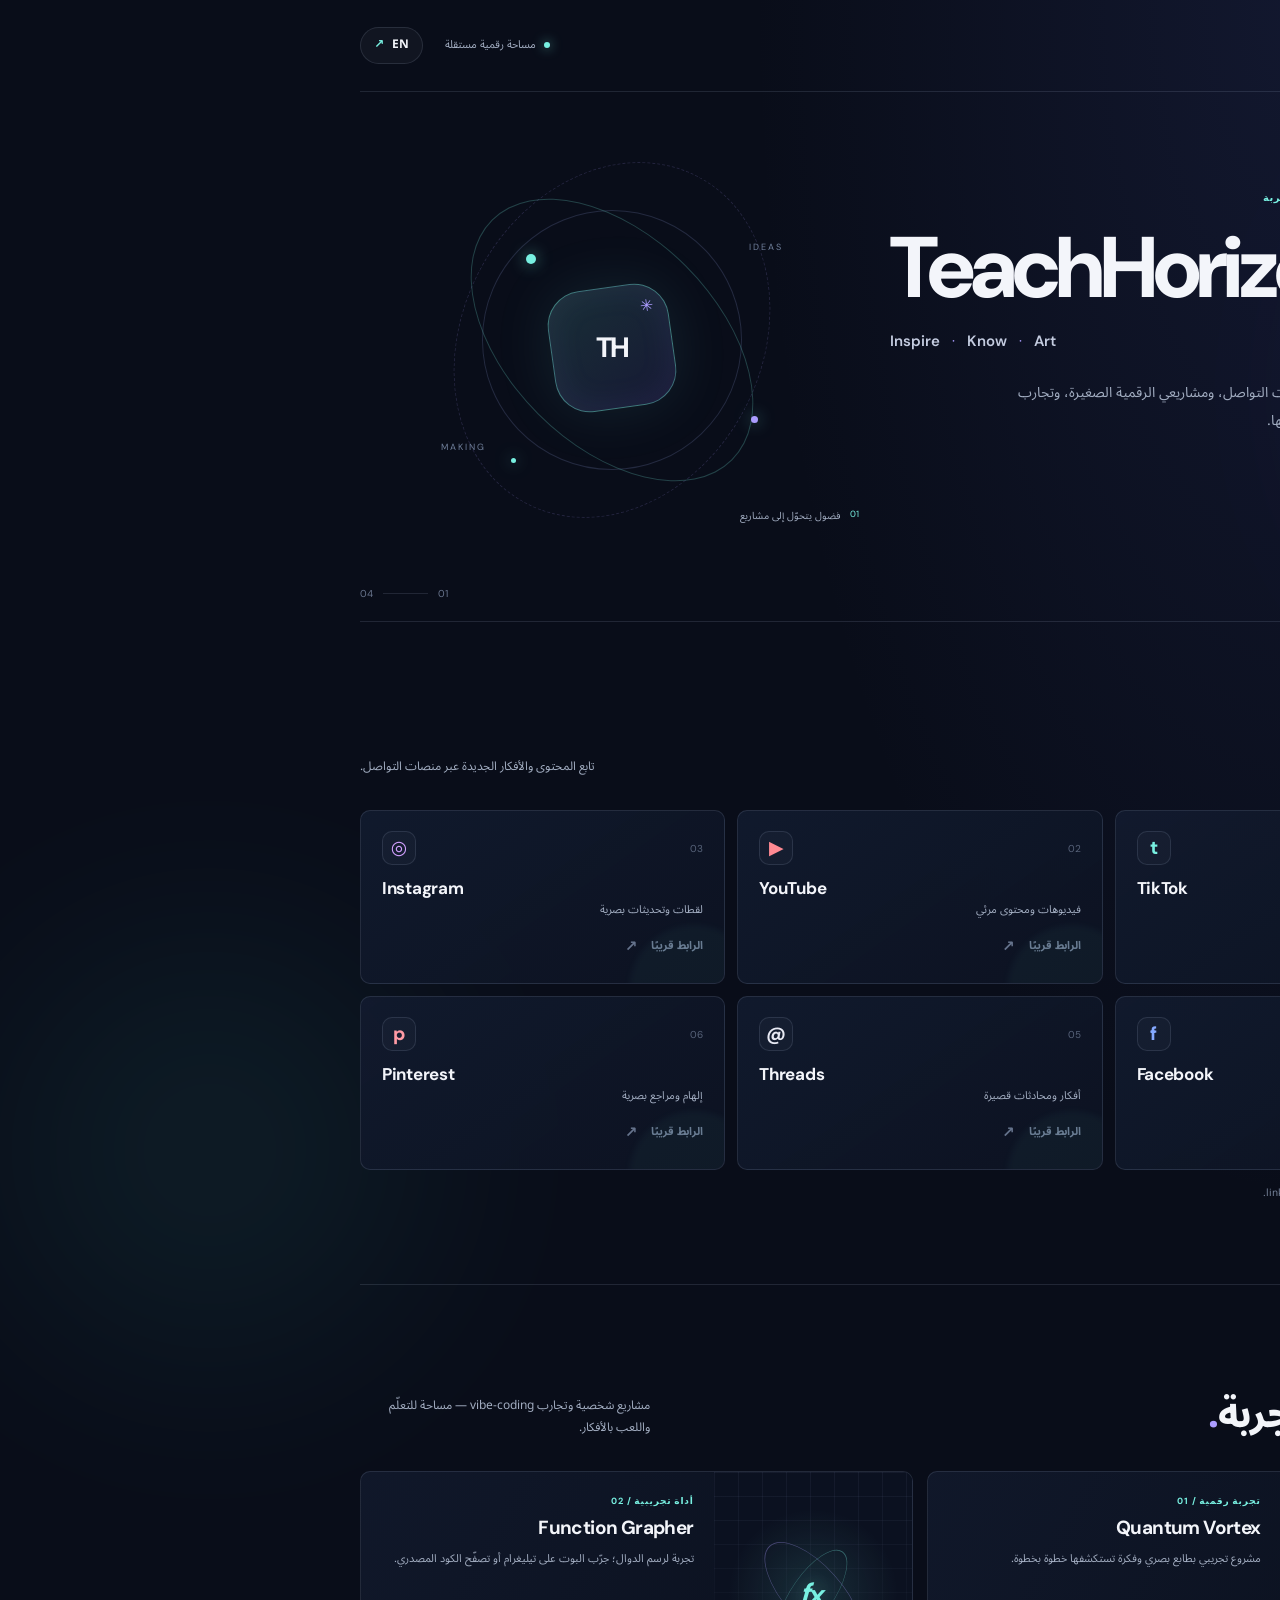
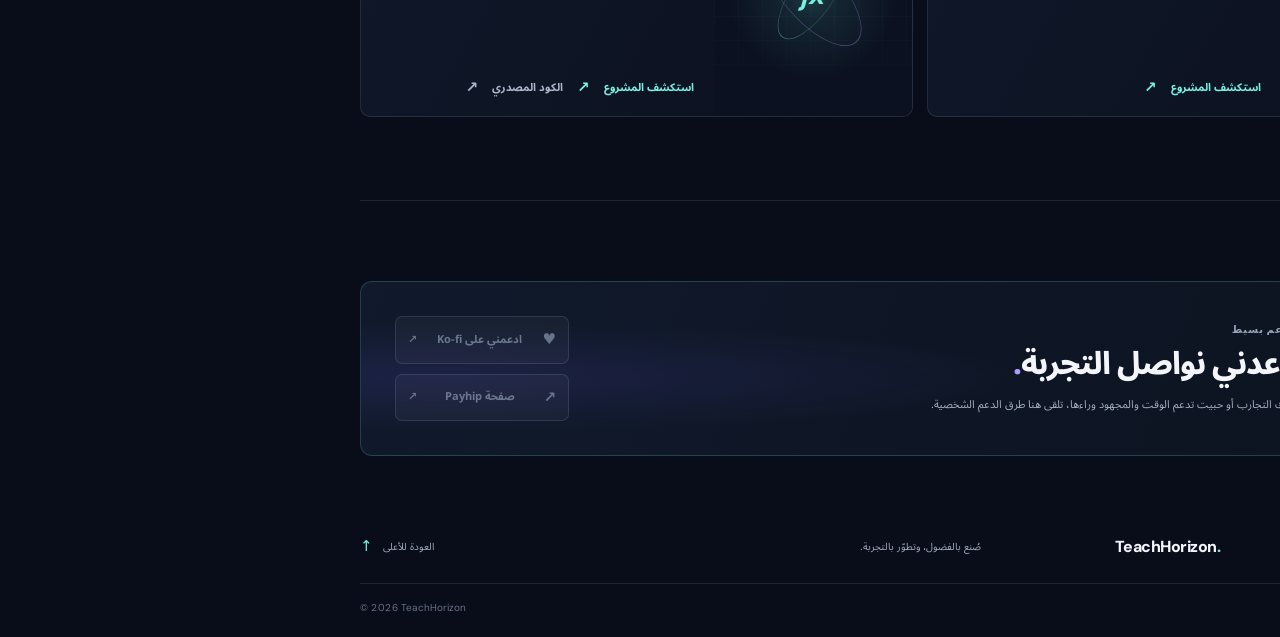
==== index.html @ 118ee91f "Keep bilingual section-heading decoration intact" ====
<!doctype html>
<html lang="ar" dir="rtl">
<head>
  <meta charset="utf-8">
  <meta name="viewport" content="width=device-width, initial-scale=1">
  <meta name="theme-color" content="#0b1020">
  <meta name="description" content="TeachHorizon — Inspire · Know · Art. المساحة الرسمية لحساباتي ومشاريعي وتجارب البرمجة الإبداعية.">
  <meta property="og:title" content="TeachHorizon — Inspire · Know · Art">
  <meta property="og:description" content="اكتشف حساباتي على المنصات، ومشاريعي التجريبية، وطرق دعمي.">
  <meta property="og:type" content="website">
  <meta property="og:url" content="https://teachhorizon.org/">
  <link rel="icon" href="/favicon.svg" type="image/svg+xml">
  <link rel="preconnect" href="https://fonts.googleapis.com">
  <link rel="preconnect" href="https://fonts.gstatic.com" crossorigin>
  <link href="https://fonts.googleapis.com/css2?family=DM+Sans:wght@400;500;600;700;800&family=Noto+Sans+Arabic:wght@400;500;600;700;800&display=swap" rel="stylesheet">
  <link rel="stylesheet" href="styles.css">
  <title>TeachHorizon — Inspire · Know · Art</title>
</head>
<body>
  <div class="ambient ambient-one" aria-hidden="true"></div>
  <div class="ambient ambient-two" aria-hidden="true"></div>
  <header class="topbar shell">
    <a class="brand-mark" href="#home" aria-label="TeachHorizon home">
      <span class="mark-glyph" aria-hidden="true"><i></i><i></i><i></i></span>
      <span>Teach<span>Horizon</span></span>
    </a>
    <div class="top-actions">
      <span class="availability"><span class="availability-dot"></span><span data-i18n="online">مساحة رقمية مستقلة</span></span>
      <button class="lang-toggle" id="languageToggle" type="button" aria-label="Switch language">EN <span aria-hidden="true">↗</span></button>
    </div>
  </header>

  <main id="home" class="shell">
    <section class="hero">
      <div class="hero-copy">
        <p class="eyebrow"><span class="eyebrow-line"></span><span data-i18n="eyebrow">مساحة رقمية — من فكرة إلى تجربة</span></p>
        <h1>Teach<span>Horizon</span><span class="hero-period">.</span></h1>
        <div class="motto" aria-label="Inspire, Know, Art"><span>Inspire</span><b>·</b><span>Know</span><b>·</b><span>Art</span></div>
        <p class="hero-description" data-i18n="intro">مكان واحد يجمع حضوري على منصات التواصل، ومشاريعي الرقمية الصغيرة، وتجارب البرمجة الإبداعية التي أبنيها وأتعلم منها.</p>
        <a class="hero-link" href="#socials"><span data-i18n="explore">اكتشف مساحتي الرقمية</span><span class="arrow" aria-hidden="true">↓</span></a>
      </div>
      <div class="hero-art" aria-hidden="true">
        <div class="orbit orbit-a"></div><div class="orbit orbit-b"></div><div class="orbit orbit-c"></div>
        <div class="orbit-core"><span class="core-cross">✳</span><span class="core-name">TH</span></div>
        <span class="orbit-point point-a"></span><span class="orbit-point point-b"></span><span class="orbit-point point-c"></span>
        <span class="orbit-label label-a">IDEAS</span><span class="orbit-label label-b">MAKING</span>
        <div class="art-caption"><span class="caption-number">01</span><span data-i18n="artCaption">فضول يتحوّل إلى مشاريع</span></div>
      </div>
      <div class="hero-index" aria-hidden="true"><span>01</span><span class="index-line"></span><span>04</span></div>
    </section>

    <section class="section social-section" id="socials">
      <div class="section-heading">
        <div><p class="section-kicker"><span>01 /</span> <span data-i18n="socialKicker">ابقَ على تواصل</span></p><h2><span data-i18n="socialTitle">تجدني هنا</span><span class="title-dot">.</span></h2></div>
        <p class="section-note" data-i18n="socialNote">تابع المحتوى والأفكار الجديدة عبر منصات التواصل.</p>
      </div>
      <div class="social-grid" id="socialGrid" aria-live="polite"></div>
      <p class="setup-note" id="socialSetupNote" hidden data-i18n="setupNote">تحتاج هذه البطاقة إلى رابط حسابك في ملف links.js.</p>
    </section>

    <section class="section projects-section" id="projects">
      <div class="section-heading">
        <div><p class="section-kicker"><span>02 /</span> <span data-i18n="projectKicker">مختبر التجارب</span></p><h2><span data-i18n="projectTitle">أفكار قيد التجربة</span><span class="title-dot">.</span></h2></div>
        <p class="section-note" data-i18n="projectNote">مشاريع شخصية وتجارب vibe-coding — مساحة للتعلّم واللعب بالأفكار.</p>
      </div>
      <div class="project-grid" id="projectGrid"></div>
    </section>

    <section class="section support-section" id="support">
      <div class="support-panel">
        <div class="support-symbol" aria-hidden="true"><span>✳</span><span class="symbol-ring"></span></div>
        <div class="support-copy"><p class="section-kicker"><span>03 /</span> <span data-i18n="supportKicker">دعم بسيط</span></p><h2><span data-i18n="supportTitle">ساعدني نواصل التجربة</span><span class="title-dot">.</span></h2><p data-i18n="supportDescription">إذا عجبتك التجارب أو حبيت تدعم الوقت والمجهود وراءها، تلقى هنا طرق الدعم الشخصية.</p></div>
        <div class="support-actions" id="supportActions"></div>
      </div>
    </section>

    <footer class="footer">
      <a class="footer-brand" href="#home">TeachHorizon<span>.</span></a>
      <p data-i18n="footerLine">صُنع بالفضول، وتطوّر بالتجربة.</p>
      <a class="back-top" href="#home"><span data-i18n="backTop">العودة للأعلى</span><span aria-hidden="true">↑</span></a>
      <div class="footer-bottom"><span>© <span id="year"></span> TeachHorizon</span><span data-i18n="footerMotto">Inspire · Know · Art</span></div>
    </footer>
  </main>
  <script src="links.js"></script>
  <script src="main.js"></script>
</body>
</html>
---- styles.css ----
:root{color-scheme:dark;--bg:#090d19;--panel:#101729;--panel-soft:#111a2d;--ink:#f3f5fa;--muted:#a2adc1;--dim:#69758d;--line:rgba(202,216,255,.12);--cyan:#78f0e1;--purple:#ab9cff;--blue:#6d8cff;--font-ar:"Noto Sans Arabic",system-ui,sans-serif;--font-en:"DM Sans",system-ui,sans-serif;--font:var(--font-ar);font-synthesis:none;scroll-behavior:smooth}
*{box-sizing:border-box}html{background:var(--bg);scroll-padding-top:32px}body{margin:0;min-height:100vh;overflow-x:hidden;background:radial-gradient(ellipse at 80% 0%,rgba(64,76,154,.17),transparent 38%),var(--bg);color:var(--ink);font-family:var(--font);font-size:15px;line-height:1.7}body.lang-en{--font:var(--font-en)}a{color:inherit;text-decoration:none}button{font:inherit}.shell{width:min(1120px,calc(100% - 56px));margin-inline:auto}.ambient{position:absolute;width:420px;height:420px;border-radius:50%;filter:blur(110px);opacity:.12;pointer-events:none;z-index:0}.ambient-one{background:#7060ff;top:180px;right:-240px}.ambient-two{background:#4ee4d1;top:940px;left:-280px;opacity:.07}.topbar{height:92px;display:flex;justify-content:space-between;align-items:center;border-bottom:1px solid var(--line);position:relative;z-index:1}.brand-mark{display:flex;align-items:center;gap:12px;font-family:var(--font-en);font-weight:800;font-size:17px;letter-spacing:-.7px;direction:ltr}.brand-mark>span:last-child span{color:var(--cyan)}.mark-glyph{width:30px;height:30px;border:1px solid rgba(120,240,225,.55);border-radius:10px;display:flex;align-items:center;justify-content:center;gap:2px;transform:rotate(-8deg)}.mark-glyph i{display:block;width:3px;border-radius:3px;background:var(--cyan)}.mark-glyph i:nth-child(1){height:8px}.mark-glyph i:nth-child(2){height:14px}.mark-glyph i:nth-child(3){height:10px}.top-actions{display:flex;align-items:center;gap:22px}.availability{display:flex;align-items:center;gap:8px;font-size:11px;color:var(--muted)}.availability-dot{width:6px;height:6px;border-radius:100%;background:var(--cyan);box-shadow:0 0 12px rgba(120,240,225,.75)}.lang-toggle{border:1px solid var(--line);background:rgba(255,255,255,.035);border-radius:999px;color:var(--ink);padding:7px 13px;font-size:12px;font-weight:700;cursor:pointer;transition:all .2s}.lang-toggle:hover{border-color:rgba(120,240,225,.6);background:rgba(120,240,225,.08)}.lang-toggle span{color:var(--cyan);margin-inline-start:5px}
.hero{min-height:530px;display:grid;grid-template-columns:1.1fr .9fr;align-items:center;position:relative;border-bottom:1px solid var(--line);padding:54px 0 72px}.hero-copy{position:relative;z-index:1;max-width:590px}.eyebrow,.section-kicker{display:flex;align-items:center;gap:9px;color:var(--cyan);letter-spacing:.5px;font-family:var(--font-en);font-size:10px;font-weight:700}.eyebrow{margin:0 0 17px}.eyebrow-line{width:25px;height:1px;background:var(--cyan);display:inline-block}.hero h1{direction:ltr;text-align:start;font-family:var(--font-en);font-size:clamp(48px,7.4vw,86px);line-height:1.05;letter-spacing:-5px;margin:0;font-weight:800;white-space:nowrap}.hero h1 span:first-child{color:#f3f5fa}.hero h1 span:nth-child(2){color:var(--cyan)}.hero-period,.title-dot{color:var(--purple)}.motto{direction:ltr;display:flex;align-items:center;gap:12px;margin-top:15px;font-family:var(--font-en);font-weight:600;font-size:15px;color:#c4cce0}.motto b{font-weight:400;color:var(--purple)}.hero-description{color:var(--muted);font-size:14px;max-width:480px;margin:25px 0 28px;line-height:2}.hero-link{display:inline-flex;align-items:center;gap:22px;border:1px solid rgba(120,240,225,.4);background:rgba(120,240,225,.055);border-radius:7px;padding:10px 15px;font-size:12px;font-weight:700;transition:transform .2s,background .2s}.hero-link:hover{transform:translateY(-2px);background:rgba(120,240,225,.12)}.arrow{font-size:18px;color:var(--cyan);line-height:1}.hero-art{position:relative;min-height:360px;display:grid;place-items:center;isolation:isolate}.orbit{position:absolute;left:50%;top:48%;border:1px solid rgba(168,181,255,.17);border-radius:50%;transform:translate(-50%,-50%) rotate(-22deg)}.orbit-a{width:260px;height:260px}.orbit-b{width:340px;height:210px;transform:translate(-50%,-50%) rotate(45deg);border-color:rgba(120,240,225,.23)}.orbit-c{width:370px;height:300px;transform:translate(-50%,-50%) rotate(-62deg);border-style:dashed;border-color:rgba(171,156,255,.16)}.orbit-core{width:122px;height:122px;border-radius:35px;position:relative;display:flex;flex-direction:column;align-items:center;justify-content:center;background:linear-gradient(145deg,rgba(120,240,225,.15),rgba(126,113,255,.12));border:1px solid rgba(120,240,225,.4);box-shadow:0 0 60px rgba(120,240,225,.1),inset 0 0 35px rgba(171,156,255,.08);transform:rotate(-8deg)}.core-cross{position:absolute;top:10px;right:13px;color:var(--purple);font-size:16px}.core-name{font-family:var(--font-en);font-weight:800;font-size:28px;letter-spacing:-2px;direction:ltr;transform:rotate(8deg)}.orbit-point{position:absolute;width:10px;height:10px;border-radius:50%;z-index:2;background:var(--cyan);box-shadow:0 0 16px rgba(120,240,225,.65)}.point-a{top:24%;left:33%}.point-b{top:69%;right:21%;width:7px;height:7px;background:var(--purple)}.point-c{bottom:18%;left:30%;width:5px;height:5px}.orbit-label{position:absolute;font-family:var(--font-en);font-size:9px;letter-spacing:2px;color:#71809c}.label-a{top:20%;right:16%}.label-b{bottom:20%;left:16%}.art-caption{position:absolute;bottom:4px;right:5px;display:flex;align-items:center;gap:10px;font-size:10px;color:var(--muted)}.caption-number{font-family:var(--font-en);color:var(--cyan);font-size:9px}.hero-index{position:absolute;bottom:21px;left:0;display:flex;align-items:center;gap:10px;font:10px var(--font-en);color:var(--dim)}.index-line{width:45px;height:1px;background:var(--line)}
.section{position:relative;padding:80px 0 83px;border-bottom:1px solid var(--line)}.section-heading{display:flex;align-items:flex-end;justify-content:space-between;gap:24px;margin-bottom:28px}.section-kicker{margin:0 0 8px;text-transform:uppercase;font-size:10px;letter-spacing:.8px;color:#95a3bd}.section-kicker span:first-child{color:var(--cyan);font-family:var(--font-en)}.section h2,.support-copy h2{font-size:clamp(25px,4vw,38px);letter-spacing:-.7px;line-height:1.45;margin:0;font-weight:800}.section-note{color:var(--muted);font-size:12px;max-width:290px;margin:0 0 3px;line-height:1.9}.social-grid{display:grid;grid-template-columns:repeat(3,minmax(0,1fr));gap:12px}.social-card{position:relative;min-height:174px;padding:20px 21px 17px;border-radius:10px;border:1px solid var(--line);background:linear-gradient(145deg,rgba(18,27,47,.9),rgba(13,19,34,.95));overflow:hidden;transition:transform .22s,border-color .22s,background .22s;animation:rise .5s both;animation-delay:calc(var(--card-order,0)*45ms)}.social-card::after{content:"";position:absolute;inset:auto -35px -72px auto;width:130px;height:130px;border-radius:50%;background:rgba(120,240,225,.035);filter:blur(3px);transition:transform .3s}.social-card:hover{transform:translateY(-3px);border-color:rgba(120,240,225,.3);background:linear-gradient(145deg,rgba(23,36,56,.95),rgba(13,19,34,.95))}.social-card:hover::after{transform:scale(1.4)}.social-card-top{display:flex;align-items:center;justify-content:space-between;direction:ltr}.social-glyph{width:34px;height:34px;border:1px solid var(--line);border-radius:10px;display:grid;place-items:center;font-family:var(--font-en);font-weight:800;font-size:19px;background:rgba(255,255,255,.025);color:var(--cyan)}.glyph-youtube{color:#ff8a93}.glyph-instagram{color:#d2a0ff}.glyph-facebook{color:#85a9ff}.glyph-threads{color:#e7e9f3}.glyph-pinterest{color:#ff9aa4}.social-index{font:10px var(--font-en);color:#58647b}.social-card h3{font:700 17px var(--font-en);direction:ltr;text-align:start;margin:12px 0 0;letter-spacing:-.3px}.social-card p{margin:2px 0 12px;color:var(--muted);font-size:11px}.social-action,.card-action,.source-action{display:inline-flex;align-items:center;justify-content:space-between;gap:14px;font-size:11px;font-weight:700;color:var(--cyan);direction:inherit}.social-action span,.card-action span,.source-action span{font-size:15px;line-height:1}.is-unavailable{cursor:default;color:#697890!important}.is-unavailable span{color:#65738c!important}.setup-note{margin:14px 0 0;color:#77849b;font-size:10px}.setup-note[hidden]{display:none}
.projects-section{padding-top:78px}.project-grid{display:grid;grid-template-columns:repeat(2,minmax(0,1fr));gap:14px}.project-card{display:grid;grid-template-columns:.72fr 1.28fr;min-height:244px;border:1px solid var(--line);border-radius:10px;overflow:hidden;background:linear-gradient(120deg,rgba(17,25,43,.95),rgba(11,17,30,.95));transition:border-color .2s}.project-card:hover{border-color:rgba(171,156,255,.32)}.project-visual{position:relative;overflow:hidden;min-height:244px;display:grid;place-items:center;background:radial-gradient(circle at 45% 48%,rgba(125,110,255,.2),transparent 55%),#0b1120}.visual-functionGrapher{background:radial-gradient(circle at 50% 50%,rgba(120,240,225,.13),transparent 54%),#0b1120}.visual-grid{position:absolute;inset:0;background-image:linear-gradient(rgba(158,174,222,.07) 1px,transparent 1px),linear-gradient(90deg,rgba(158,174,222,.07) 1px,transparent 1px);background-size:24px 24px;mask-image:linear-gradient(to bottom,black,transparent)}.project-visual-mark{z-index:2;font:800 28px var(--font-en);letter-spacing:-2px;color:#f0eeff;text-shadow:0 0 30px rgba(171,156,255,.45)}.visual-functionGrapher .project-visual-mark{font-style:italic;color:var(--cyan);text-shadow:0 0 25px rgba(120,240,225,.3)}.visual-orbit{position:absolute;border:1px solid rgba(171,156,255,.36);border-radius:50%;width:110px;height:110px;transform:rotate(-30deg) scaleY(.38)}.visual-orbit-one{width:130px;height:130px;transform:rotate(48deg) scaleY(.44)}.visual-orbit-two{width:105px;height:105px;transform:rotate(-55deg) scaleY(.4);border-color:rgba(120,240,225,.35)}.project-body{padding:23px 20px 19px;display:flex;flex-direction:column;align-items:flex-start}.project-eyebrow{font:700 9px var(--font-en);color:var(--cyan);letter-spacing:.8px;margin:0 0 8px;text-transform:uppercase}.project-body h3{font:700 19px var(--font-en);direction:ltr;text-align:start;letter-spacing:-.6px;margin:0 0 8px}.project-description{font-size:11px;color:var(--muted);line-height:1.95;margin:0 0 18px}.project-links{display:flex;gap:14px;flex-wrap:wrap;margin-top:auto}.source-action{color:#adb5cc}.support-section{border:0;padding-bottom:70px}.support-panel{display:grid;grid-template-columns:100px 1fr auto;align-items:center;gap:25px;padding:34px 34px;border:1px solid rgba(120,240,225,.2);border-radius:12px;background:radial-gradient(ellipse at 8% 55%,rgba(117,98,255,.12),transparent 40%),linear-gradient(110deg,rgba(17,26,45,.98),rgba(12,19,32,.98));position:relative;overflow:hidden}.support-symbol{position:relative;width:76px;height:76px;display:grid;place-items:center;font-size:30px;color:var(--cyan);border-radius:24px;background:rgba(120,240,225,.055);border:1px solid rgba(120,240,225,.2)}.symbol-ring{position:absolute;inset:8px;border:1px dashed rgba(171,156,255,.4);border-radius:20px;transform:rotate(25deg)}.support-copy{max-width:530px}.support-copy .section-kicker{margin-bottom:4px}.support-copy h2{font-size:clamp(21px,3vw,31px)}.support-copy>p:last-child{color:var(--muted);font-size:11px;margin:8px 0 0;line-height:1.9}.support-actions{display:flex;flex-direction:column;gap:10px;min-width:174px}.support-action{display:flex;align-items:center;justify-content:space-between;gap:12px;padding:10px 12px;background:rgba(255,255,255,.035);border:1px solid var(--line);border-radius:7px;font-size:11px;font-weight:700;transition:background .2s,border-color .2s}.support-action:not(.is-unavailable):hover{background:rgba(120,240,225,.08);border-color:rgba(120,240,225,.35)}.support-action .support-icon{font-size:15px;color:var(--purple)}.support-action>span:last-child{color:var(--cyan)}.footer{position:relative;display:grid;grid-template-columns:1fr 1fr 1fr;align-items:center;gap:12px;padding:8px 0 23px}.footer-brand{font:800 16px var(--font-en);direction:ltr;letter-spacing:-.5px}.footer-brand span{color:var(--cyan)}.footer>p{text-align:center;font-size:10px;color:var(--muted);margin:0}.back-top{justify-self:end;display:flex;gap:10px;align-items:center;color:var(--muted);font-size:10px}.back-top span:last-child{color:var(--cyan);font-size:15px}.footer-bottom{grid-column:1/-1;display:flex;justify-content:space-between;border-top:1px solid var(--line);padding-top:17px;margin-top:11px;font:10px var(--font-en);direction:ltr;color:#65718a}.footer-bottom span:last-child{letter-spacing:.5px}
@keyframes rise{from{opacity:0;transform:translateY(8px)}to{opacity:1;transform:translateY(0)}}
@media (max-width:850px){.hero{grid-template-columns:1fr .7fr;min-height:480px}.hero h1{font-size:clamp(45px,7vw,68px);letter-spacing:-3.6px}.hero-art{transform:scale(.82);margin-inline:-35px}.social-grid{grid-template-columns:repeat(2,minmax(0,1fr))}.project-card{grid-template-columns:.7fr 1.3fr}.project-visual{min-height:270px}.project-card{min-height:270px}.support-panel{grid-template-columns:75px 1fr;gap:20px}.support-actions{grid-column:2;flex-direction:row;flex-wrap:wrap}.support-action{min-width:155px}}
@media (max-width:600px){.shell{width:min(100% - 34px,480px)}.topbar{height:72px}.availability{display:none}.brand-mark{font-size:16px}.top-actions{gap:0}.hero{display:block;padding:70px 0 45px;min-height:0}.hero-copy{max-width:none}.hero h1{font-size:clamp(47px,12.2vw,70px);letter-spacing:-3.5px}.eyebrow{font-size:9px}.hero-description{font-size:13px;margin:22px 0}.hero-art{min-height:275px;transform:scale(.8);margin:-3px 0 -23px}.orbit-a{width:230px;height:230px}.orbit-b{width:300px;height:185px}.orbit-c{width:320px;height:270px}.orbit-core{width:100px;height:100px}.art-caption{bottom:-2px;right:10px}.hero-index{bottom:9px}.section{padding:57px 0 60px}.section-heading{display:block;margin-bottom:22px}.section-note{max-width:400px;margin-top:10px}.section h2,.support-copy h2{font-size:27px}.social-grid{gap:9px}.social-card{min-height:164px;padding:15px 14px 14px}.social-card h3{font-size:16px}.social-card p{font-size:10px;line-height:1.8}.social-glyph{width:31px;height:31px}.project-grid{grid-template-columns:1fr;gap:12px}.project-card{grid-template-columns:.72fr 1.28fr;min-height:230px}.project-visual{min-height:230px}.project-body{padding:20px 15px 16px}.project-body h3{font-size:17px}.project-description{font-size:10px}.project-links{gap:10px}.card-action,.source-action{font-size:10px}.support-section{padding-top:47px;padding-bottom:45px}.support-panel{grid-template-columns:1fr;padding:24px 20px;gap:16px}.support-symbol{width:58px;height:58px;border-radius:19px;font-size:25px}.symbol-ring{inset:6px;border-radius:16px}.support-copy h2{font-size:25px}.support-actions{grid-column:1;flex-direction:column;align-items:stretch}.support-action{width:100%}.footer{grid-template-columns:1fr auto;gap:9px;padding-bottom:20px}.footer>p{grid-column:1/-1;text-align:start;grid-row:2}.back-top{grid-column:2;grid-row:1}.footer-bottom{grid-row:3;margin-top:6px}.footer-brand{font-size:15px}}
@media (prefers-reduced-motion:reduce){*,*::before,*::after{scroll-behavior:auto!important;animation-duration:.01ms!important;animation-iteration-count:1!important;transition-duration:.01ms!important}}
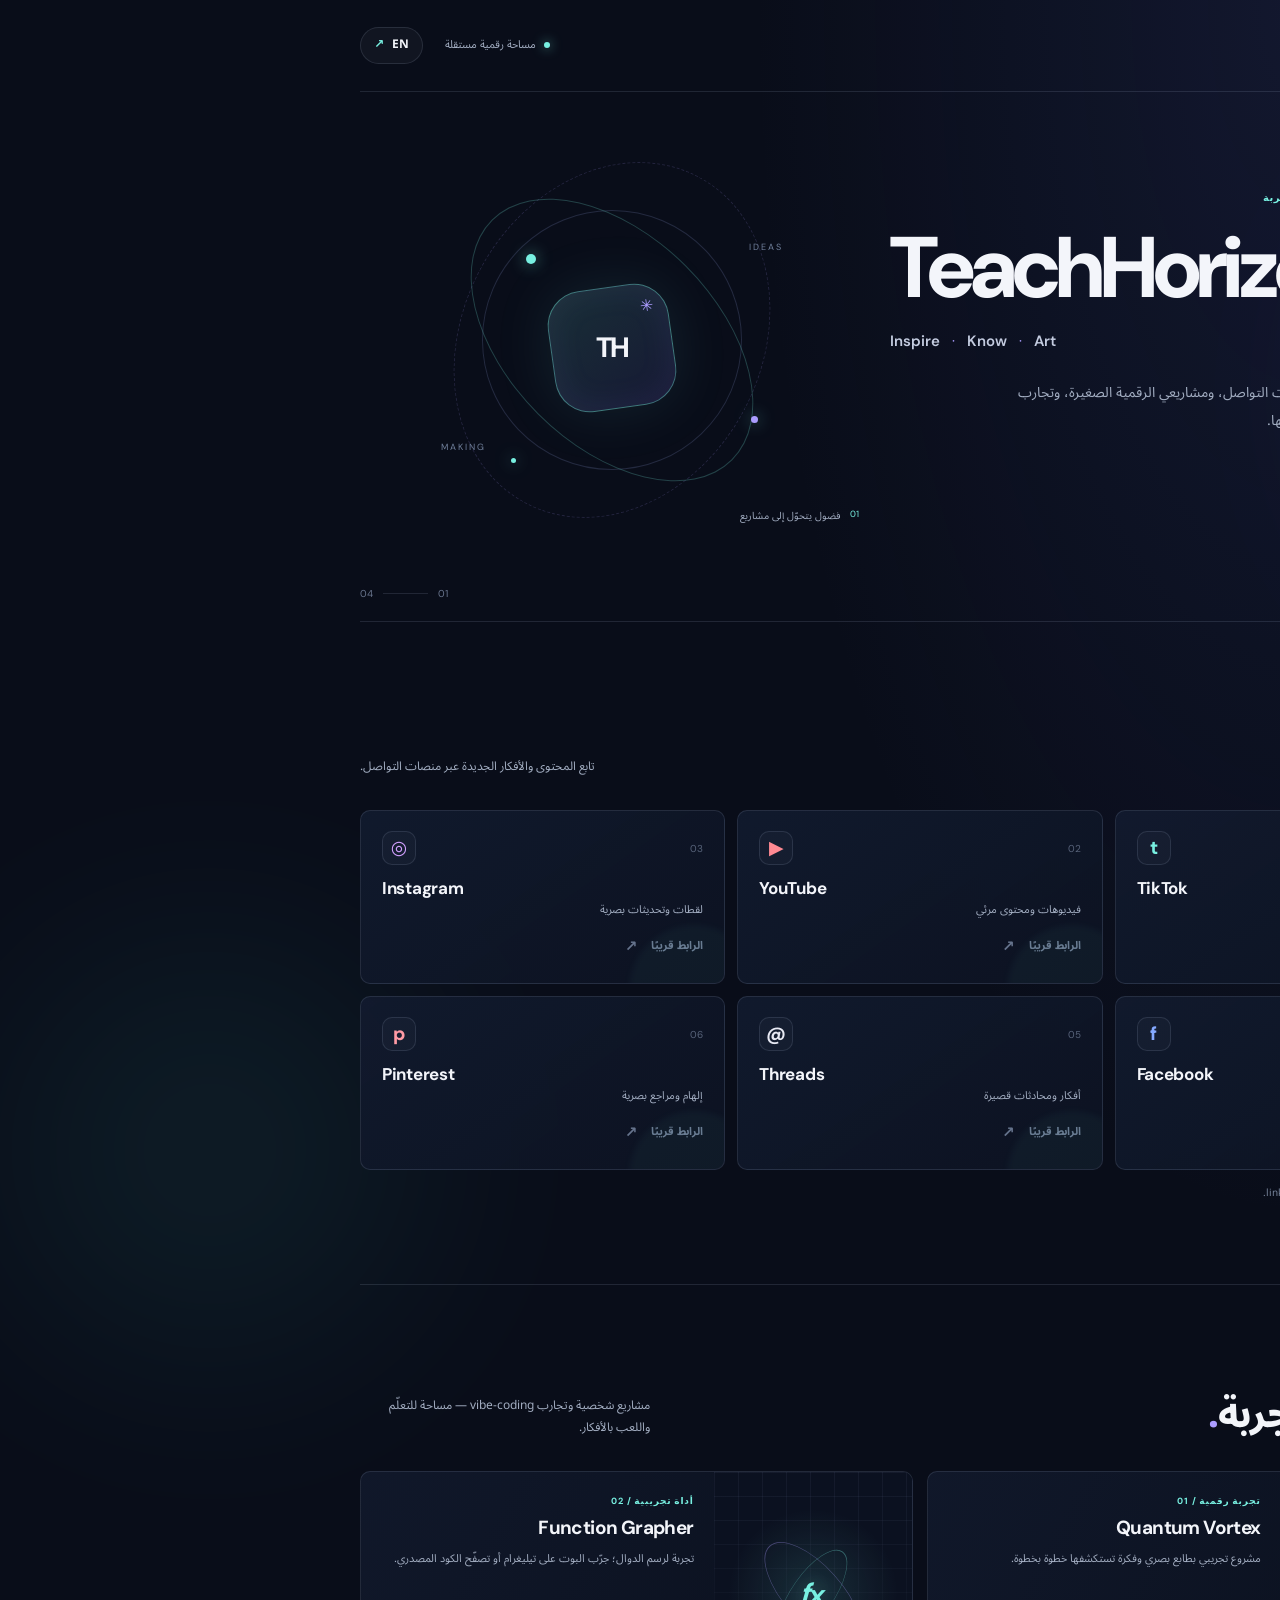
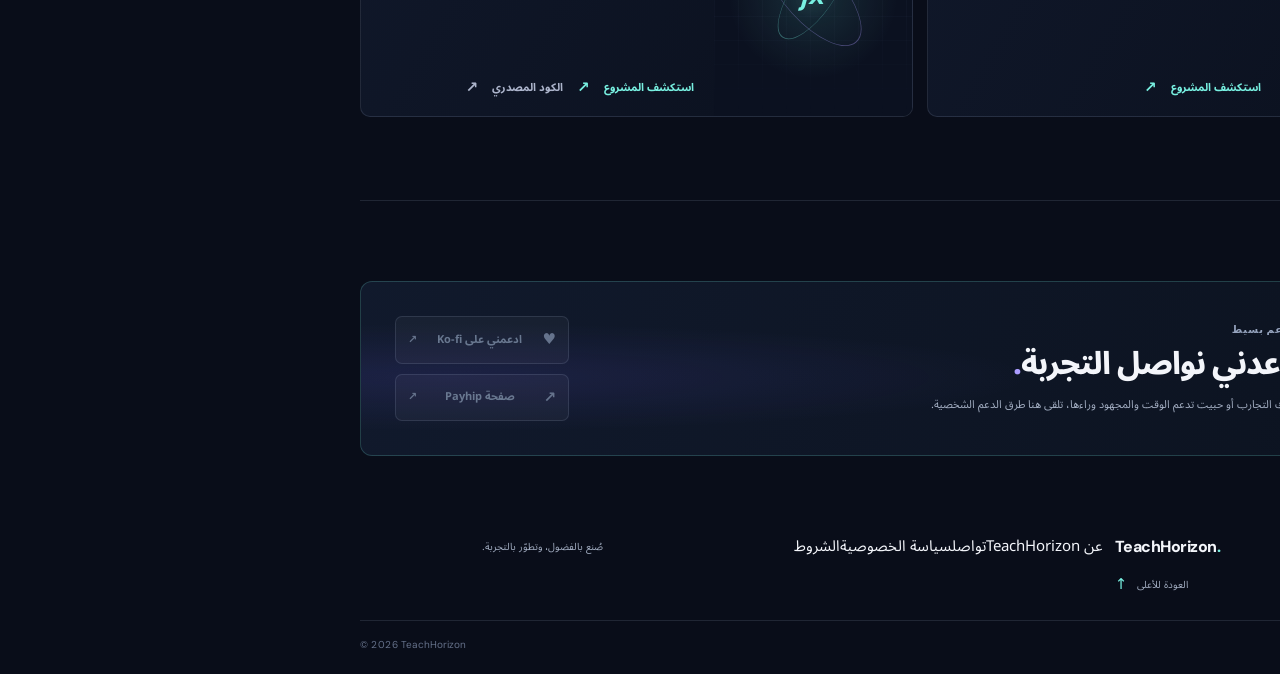
==== commit f4acbac3: "Refresh TeachHorizon navigation and brand mark" ====
--- a/index.html
+++ b/index.html
@@ -3,7 +3,7 @@
 <head>
   <meta charset="utf-8">
   <meta name="viewport" content="width=device-width, initial-scale=1">
-  <meta name="theme-color" content="#0b1020">
+  <meta name="theme-color" content="#080808">
   <meta name="description" content="TeachHorizon — Inspire · Know · Art. المساحة الرسمية لحساباتي ومشاريعي وتجارب البرمجة الإبداعية.">
   <meta property="og:title" content="TeachHorizon — Inspire · Know · Art">
   <meta property="og:description" content="اكتشف حساباتي على المنصات، ومشاريعي التجريبية، وطرق دعمي.">
@@ -21,7 +21,7 @@
   <div class="ambient ambient-two" aria-hidden="true"></div>
   <header class="topbar shell">
     <a class="brand-mark" href="#home" aria-label="TeachHorizon home">
-      <span class="mark-glyph" aria-hidden="true"><i></i><i></i><i></i></span>
+      <img class="brand-logo" src="/brand-logo.svg" alt="">
       <span>Teach<span>Horizon</span></span>
     </a>
     <div class="top-actions">
@@ -55,6 +55,7 @@
         <p class="section-note" data-i18n="socialNote">تابع المحتوى والأفكار الجديدة عبر منصات التواصل.</p>
       </div>
       <div class="social-grid" id="socialGrid" aria-live="polite"></div>
+      <div class="social-directory" id="socialDirectory"></div>
       <p class="setup-note" id="socialSetupNote" hidden data-i18n="setupNote">تحتاج هذه البطاقة إلى رابط حسابك في ملف links.js.</p>
     </section>
 
@@ -76,6 +77,7 @@
 
     <footer class="footer">
       <a class="footer-brand" href="#home">TeachHorizon<span>.</span></a>
+      <nav class="footer-nav" aria-label="Site links"><a href="/about.html" data-i18n="aboutPage">عن TeachHorizon</a><a href="/contact.html" data-i18n="contactPage">تواصل</a><a href="/privacy.html" data-i18n="privacyPage">سياسة الخصوصية</a><a href="/terms.html" data-i18n="termsPage">الشروط</a></nav>
       <p data-i18n="footerLine">صُنع بالفضول، وتطوّر بالتجربة.</p>
       <a class="back-top" href="#home"><span data-i18n="backTop">العودة للأعلى</span><span aria-hidden="true">↑</span></a>
       <div class="footer-bottom"><span>© <span id="year"></span> TeachHorizon</span><span data-i18n="footerMotto">Inspire · Know · Art</span></div>
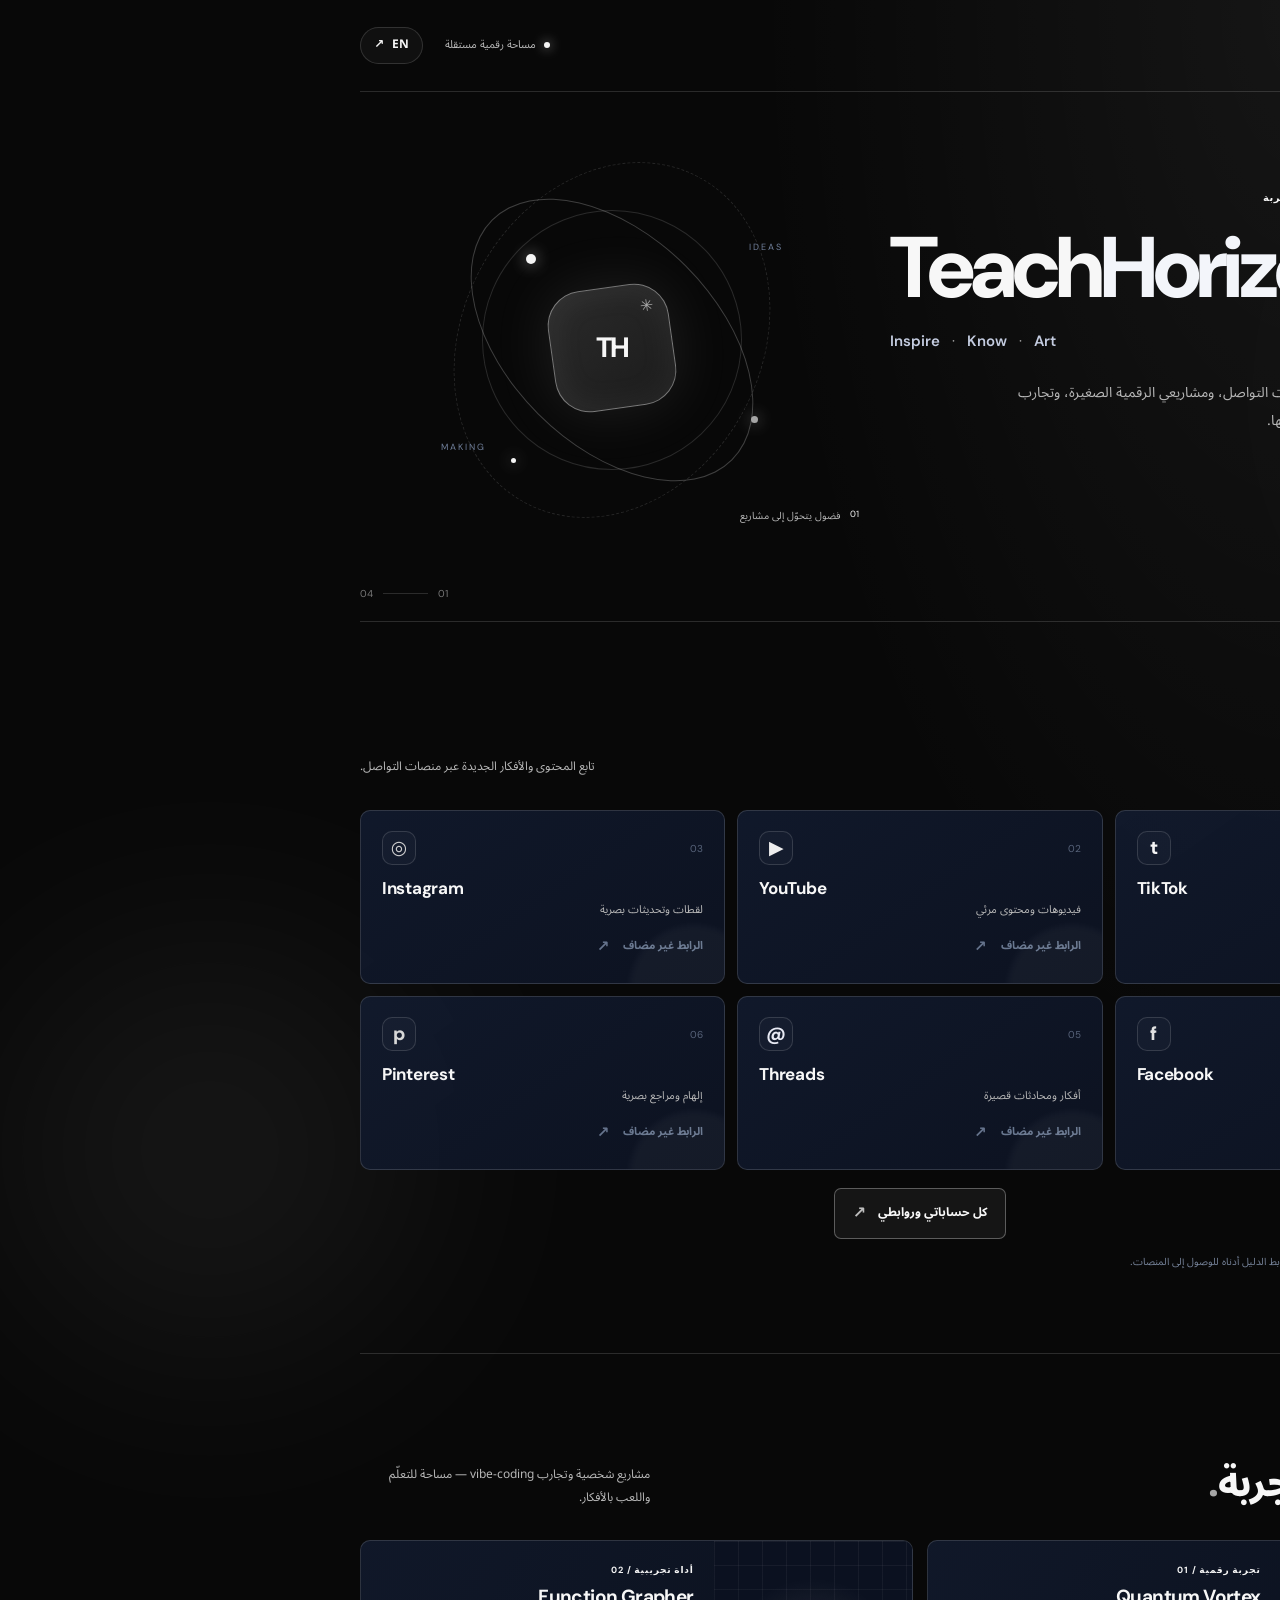
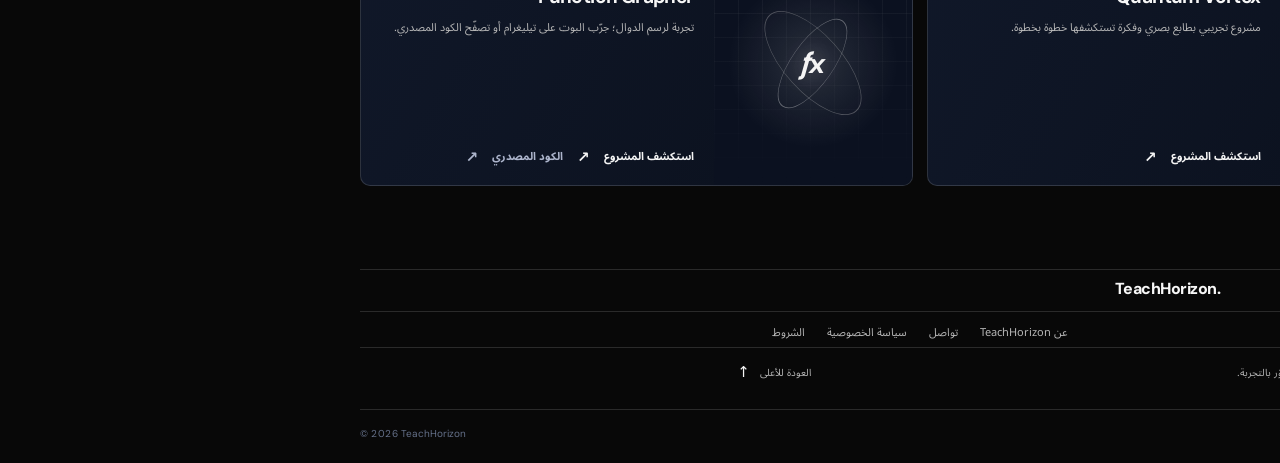
==== commit e56a2021: "Refresh homepage metadata for the updated brand and navigation" ====
--- a/index.html
+++ b/index.html
@@ -4,9 +4,9 @@
   <meta charset="utf-8">
   <meta name="viewport" content="width=device-width, initial-scale=1">
   <meta name="theme-color" content="#080808">
-  <meta name="description" content="TeachHorizon — Inspire · Know · Art. المساحة الرسمية لحساباتي ومشاريعي وتجارب البرمجة الإبداعية.">
+  <meta name="description" content="TeachHorizon — Inspire · Know · Art. مساحة رقمية للحسابات الاجتماعية والمشاريع والتجارب الشخصية.">
   <meta property="og:title" content="TeachHorizon — Inspire · Know · Art">
-  <meta property="og:description" content="اكتشف حساباتي على المنصات، ومشاريعي التجريبية، وطرق دعمي.">
+  <meta property="og:description" content="تابع حسابات TeachHorizon الاجتماعية، واستكشف المشاريع والتجارب الرقمية الشخصية.">
   <meta property="og:type" content="website">
   <meta property="og:url" content="https://teachhorizon.org/">
   <link rel="icon" href="/favicon.svg" type="image/svg+xml">
--- a/styles.css
+++ b/styles.css
@@ -1,9 +1,38 @@
-:root{color-scheme:dark;--bg:#090d19;--panel:#101729;--panel-soft:#111a2d;--ink:#f3f5fa;--muted:#a2adc1;--dim:#69758d;--line:rgba(202,216,255,.12);--cyan:#78f0e1;--purple:#ab9cff;--blue:#6d8cff;--font-ar:"Noto Sans Arabic",system-ui,sans-serif;--font-en:"DM Sans",system-ui,sans-serif;--font:var(--font-ar);font-synthesis:none;scroll-behavior:smooth}
-*{box-sizing:border-box}html{background:var(--bg);scroll-padding-top:32px}body{margin:0;min-height:100vh;overflow-x:hidden;background:radial-gradient(ellipse at 80% 0%,rgba(64,76,154,.17),transparent 38%),var(--bg);color:var(--ink);font-family:var(--font);font-size:15px;line-height:1.7}body.lang-en{--font:var(--font-en)}a{color:inherit;text-decoration:none}button{font:inherit}.shell{width:min(1120px,calc(100% - 56px));margin-inline:auto}.ambient{position:absolute;width:420px;height:420px;border-radius:50%;filter:blur(110px);opacity:.12;pointer-events:none;z-index:0}.ambient-one{background:#7060ff;top:180px;right:-240px}.ambient-two{background:#4ee4d1;top:940px;left:-280px;opacity:.07}.topbar{height:92px;display:flex;justify-content:space-between;align-items:center;border-bottom:1px solid var(--line);position:relative;z-index:1}.brand-mark{display:flex;align-items:center;gap:12px;font-family:var(--font-en);font-weight:800;font-size:17px;letter-spacing:-.7px;direction:ltr}.brand-mark>span:last-child span{color:var(--cyan)}.mark-glyph{width:30px;height:30px;border:1px solid rgba(120,240,225,.55);border-radius:10px;display:flex;align-items:center;justify-content:center;gap:2px;transform:rotate(-8deg)}.mark-glyph i{display:block;width:3px;border-radius:3px;background:var(--cyan)}.mark-glyph i:nth-child(1){height:8px}.mark-glyph i:nth-child(2){height:14px}.mark-glyph i:nth-child(3){height:10px}.top-actions{display:flex;align-items:center;gap:22px}.availability{display:flex;align-items:center;gap:8px;font-size:11px;color:var(--muted)}.availability-dot{width:6px;height:6px;border-radius:100%;background:var(--cyan);box-shadow:0 0 12px rgba(120,240,225,.75)}.lang-toggle{border:1px solid var(--line);background:rgba(255,255,255,.035);border-radius:999px;color:var(--ink);padding:7px 13px;font-size:12px;font-weight:700;cursor:pointer;transition:all .2s}.lang-toggle:hover{border-color:rgba(120,240,225,.6);background:rgba(120,240,225,.08)}.lang-toggle span{color:var(--cyan);margin-inline-start:5px}
-.hero{min-height:530px;display:grid;grid-template-columns:1.1fr .9fr;align-items:center;position:relative;border-bottom:1px solid var(--line);padding:54px 0 72px}.hero-copy{position:relative;z-index:1;max-width:590px}.eyebrow,.section-kicker{display:flex;align-items:center;gap:9px;color:var(--cyan);letter-spacing:.5px;font-family:var(--font-en);font-size:10px;font-weight:700}.eyebrow{margin:0 0 17px}.eyebrow-line{width:25px;height:1px;background:var(--cyan);display:inline-block}.hero h1{direction:ltr;text-align:start;font-family:var(--font-en);font-size:clamp(48px,7.4vw,86px);line-height:1.05;letter-spacing:-5px;margin:0;font-weight:800;white-space:nowrap}.hero h1 span:first-child{color:#f3f5fa}.hero h1 span:nth-child(2){color:var(--cyan)}.hero-period,.title-dot{color:var(--purple)}.motto{direction:ltr;display:flex;align-items:center;gap:12px;margin-top:15px;font-family:var(--font-en);font-weight:600;font-size:15px;color:#c4cce0}.motto b{font-weight:400;color:var(--purple)}.hero-description{color:var(--muted);font-size:14px;max-width:480px;margin:25px 0 28px;line-height:2}.hero-link{display:inline-flex;align-items:center;gap:22px;border:1px solid rgba(120,240,225,.4);background:rgba(120,240,225,.055);border-radius:7px;padding:10px 15px;font-size:12px;font-weight:700;transition:transform .2s,background .2s}.hero-link:hover{transform:translateY(-2px);background:rgba(120,240,225,.12)}.arrow{font-size:18px;color:var(--cyan);line-height:1}.hero-art{position:relative;min-height:360px;display:grid;place-items:center;isolation:isolate}.orbit{position:absolute;left:50%;top:48%;border:1px solid rgba(168,181,255,.17);border-radius:50%;transform:translate(-50%,-50%) rotate(-22deg)}.orbit-a{width:260px;height:260px}.orbit-b{width:340px;height:210px;transform:translate(-50%,-50%) rotate(45deg);border-color:rgba(120,240,225,.23)}.orbit-c{width:370px;height:300px;transform:translate(-50%,-50%) rotate(-62deg);border-style:dashed;border-color:rgba(171,156,255,.16)}.orbit-core{width:122px;height:122px;border-radius:35px;position:relative;display:flex;flex-direction:column;align-items:center;justify-content:center;background:linear-gradient(145deg,rgba(120,240,225,.15),rgba(126,113,255,.12));border:1px solid rgba(120,240,225,.4);box-shadow:0 0 60px rgba(120,240,225,.1),inset 0 0 35px rgba(171,156,255,.08);transform:rotate(-8deg)}.core-cross{position:absolute;top:10px;right:13px;color:var(--purple);font-size:16px}.core-name{font-family:var(--font-en);font-weight:800;font-size:28px;letter-spacing:-2px;direction:ltr;transform:rotate(8deg)}.orbit-point{position:absolute;width:10px;height:10px;border-radius:50%;z-index:2;background:var(--cyan);box-shadow:0 0 16px rgba(120,240,225,.65)}.point-a{top:24%;left:33%}.point-b{top:69%;right:21%;width:7px;height:7px;background:var(--purple)}.point-c{bottom:18%;left:30%;width:5px;height:5px}.orbit-label{position:absolute;font-family:var(--font-en);font-size:9px;letter-spacing:2px;color:#71809c}.label-a{top:20%;right:16%}.label-b{bottom:20%;left:16%}.art-caption{position:absolute;bottom:4px;right:5px;display:flex;align-items:center;gap:10px;font-size:10px;color:var(--muted)}.caption-number{font-family:var(--font-en);color:var(--cyan);font-size:9px}.hero-index{position:absolute;bottom:21px;left:0;display:flex;align-items:center;gap:10px;font:10px var(--font-en);color:var(--dim)}.index-line{width:45px;height:1px;background:var(--line)}
-.section{position:relative;padding:80px 0 83px;border-bottom:1px solid var(--line)}.section-heading{display:flex;align-items:flex-end;justify-content:space-between;gap:24px;margin-bottom:28px}.section-kicker{margin:0 0 8px;text-transform:uppercase;font-size:10px;letter-spacing:.8px;color:#95a3bd}.section-kicker span:first-child{color:var(--cyan);font-family:var(--font-en)}.section h2,.support-copy h2{font-size:clamp(25px,4vw,38px);letter-spacing:-.7px;line-height:1.45;margin:0;font-weight:800}.section-note{color:var(--muted);font-size:12px;max-width:290px;margin:0 0 3px;line-height:1.9}.social-grid{display:grid;grid-template-columns:repeat(3,minmax(0,1fr));gap:12px}.social-card{position:relative;min-height:174px;padding:20px 21px 17px;border-radius:10px;border:1px solid var(--line);background:linear-gradient(145deg,rgba(18,27,47,.9),rgba(13,19,34,.95));overflow:hidden;transition:transform .22s,border-color .22s,background .22s;animation:rise .5s both;animation-delay:calc(var(--card-order,0)*45ms)}.social-card::after{content:"";position:absolute;inset:auto -35px -72px auto;width:130px;height:130px;border-radius:50%;background:rgba(120,240,225,.035);filter:blur(3px);transition:transform .3s}.social-card:hover{transform:translateY(-3px);border-color:rgba(120,240,225,.3);background:linear-gradient(145deg,rgba(23,36,56,.95),rgba(13,19,34,.95))}.social-card:hover::after{transform:scale(1.4)}.social-card-top{display:flex;align-items:center;justify-content:space-between;direction:ltr}.social-glyph{width:34px;height:34px;border:1px solid var(--line);border-radius:10px;display:grid;place-items:center;font-family:var(--font-en);font-weight:800;font-size:19px;background:rgba(255,255,255,.025);color:var(--cyan)}.glyph-youtube{color:#ff8a93}.glyph-instagram{color:#d2a0ff}.glyph-facebook{color:#85a9ff}.glyph-threads{color:#e7e9f3}.glyph-pinterest{color:#ff9aa4}.social-index{font:10px var(--font-en);color:#58647b}.social-card h3{font:700 17px var(--font-en);direction:ltr;text-align:start;margin:12px 0 0;letter-spacing:-.3px}.social-card p{margin:2px 0 12px;color:var(--muted);font-size:11px}.social-action,.card-action,.source-action{display:inline-flex;align-items:center;justify-content:space-between;gap:14px;font-size:11px;font-weight:700;color:var(--cyan);direction:inherit}.social-action span,.card-action span,.source-action span{font-size:15px;line-height:1}.is-unavailable{cursor:default;color:#697890!important}.is-unavailable span{color:#65738c!important}.setup-note{margin:14px 0 0;color:#77849b;font-size:10px}.setup-note[hidden]{display:none}
-.projects-section{padding-top:78px}.project-grid{display:grid;grid-template-columns:repeat(2,minmax(0,1fr));gap:14px}.project-card{display:grid;grid-template-columns:.72fr 1.28fr;min-height:244px;border:1px solid var(--line);border-radius:10px;overflow:hidden;background:linear-gradient(120deg,rgba(17,25,43,.95),rgba(11,17,30,.95));transition:border-color .2s}.project-card:hover{border-color:rgba(171,156,255,.32)}.project-visual{position:relative;overflow:hidden;min-height:244px;display:grid;place-items:center;background:radial-gradient(circle at 45% 48%,rgba(125,110,255,.2),transparent 55%),#0b1120}.visual-functionGrapher{background:radial-gradient(circle at 50% 50%,rgba(120,240,225,.13),transparent 54%),#0b1120}.visual-grid{position:absolute;inset:0;background-image:linear-gradient(rgba(158,174,222,.07) 1px,transparent 1px),linear-gradient(90deg,rgba(158,174,222,.07) 1px,transparent 1px);background-size:24px 24px;mask-image:linear-gradient(to bottom,black,transparent)}.project-visual-mark{z-index:2;font:800 28px var(--font-en);letter-spacing:-2px;color:#f0eeff;text-shadow:0 0 30px rgba(171,156,255,.45)}.visual-functionGrapher .project-visual-mark{font-style:italic;color:var(--cyan);text-shadow:0 0 25px rgba(120,240,225,.3)}.visual-orbit{position:absolute;border:1px solid rgba(171,156,255,.36);border-radius:50%;width:110px;height:110px;transform:rotate(-30deg) scaleY(.38)}.visual-orbit-one{width:130px;height:130px;transform:rotate(48deg) scaleY(.44)}.visual-orbit-two{width:105px;height:105px;transform:rotate(-55deg) scaleY(.4);border-color:rgba(120,240,225,.35)}.project-body{padding:23px 20px 19px;display:flex;flex-direction:column;align-items:flex-start}.project-eyebrow{font:700 9px var(--font-en);color:var(--cyan);letter-spacing:.8px;margin:0 0 8px;text-transform:uppercase}.project-body h3{font:700 19px var(--font-en);direction:ltr;text-align:start;letter-spacing:-.6px;margin:0 0 8px}.project-description{font-size:11px;color:var(--muted);line-height:1.95;margin:0 0 18px}.project-links{display:flex;gap:14px;flex-wrap:wrap;margin-top:auto}.source-action{color:#adb5cc}.support-section{border:0;padding-bottom:70px}.support-panel{display:grid;grid-template-columns:100px 1fr auto;align-items:center;gap:25px;padding:34px 34px;border:1px solid rgba(120,240,225,.2);border-radius:12px;background:radial-gradient(ellipse at 8% 55%,rgba(117,98,255,.12),transparent 40%),linear-gradient(110deg,rgba(17,26,45,.98),rgba(12,19,32,.98));position:relative;overflow:hidden}.support-symbol{position:relative;width:76px;height:76px;display:grid;place-items:center;font-size:30px;color:var(--cyan);border-radius:24px;background:rgba(120,240,225,.055);border:1px solid rgba(120,240,225,.2)}.symbol-ring{position:absolute;inset:8px;border:1px dashed rgba(171,156,255,.4);border-radius:20px;transform:rotate(25deg)}.support-copy{max-width:530px}.support-copy .section-kicker{margin-bottom:4px}.support-copy h2{font-size:clamp(21px,3vw,31px)}.support-copy>p:last-child{color:var(--muted);font-size:11px;margin:8px 0 0;line-height:1.9}.support-actions{display:flex;flex-direction:column;gap:10px;min-width:174px}.support-action{display:flex;align-items:center;justify-content:space-between;gap:12px;padding:10px 12px;background:rgba(255,255,255,.035);border:1px solid var(--line);border-radius:7px;font-size:11px;font-weight:700;transition:background .2s,border-color .2s}.support-action:not(.is-unavailable):hover{background:rgba(120,240,225,.08);border-color:rgba(120,240,225,.35)}.support-action .support-icon{font-size:15px;color:var(--purple)}.support-action>span:last-child{color:var(--cyan)}.footer{position:relative;display:grid;grid-template-columns:1fr 1fr 1fr;align-items:center;gap:12px;padding:8px 0 23px}.footer-brand{font:800 16px var(--font-en);direction:ltr;letter-spacing:-.5px}.footer-brand span{color:var(--cyan)}.footer>p{text-align:center;font-size:10px;color:var(--muted);margin:0}.back-top{justify-self:end;display:flex;gap:10px;align-items:center;color:var(--muted);font-size:10px}.back-top span:last-child{color:var(--cyan);font-size:15px}.footer-bottom{grid-column:1/-1;display:flex;justify-content:space-between;border-top:1px solid var(--line);padding-top:17px;margin-top:11px;font:10px var(--font-en);direction:ltr;color:#65718a}.footer-bottom span:last-child{letter-spacing:.5px}
+:root{color-scheme:dark;--bg:#080808;--panel:#141414;--panel-soft:#1b1b1b;--ink:#f7f7f7;--muted:#b7b7b7;--dim:#777777;--line:rgba(255,255,255,.14);--cyan:#f5f5f5;--purple:#a6a6a6;--blue:#d0d0d0;--font-ar:"Noto Sans Arabic",system-ui,sans-serif;--font-en:"DM Sans",system-ui,sans-serif;--font:var(--font-ar);font-synthesis:none;scroll-behavior:smooth}
+*{box-sizing:border-box}html{background:var(--bg);scroll-padding-top:32px}body{margin:0;min-height:100vh;overflow-x:hidden;background:radial-gradient(ellipse at 80% 0%,rgba(255,255,255,.055),transparent 38%),var(--bg);color:var(--ink);font-family:var(--font);font-size:15px;line-height:1.7}body.lang-en{--font:var(--font-en)}a{color:inherit;text-decoration:none}button{font:inherit}.shell{width:min(1120px,calc(100% - 56px));margin-inline:auto}.ambient{position:absolute;width:420px;height:420px;border-radius:50%;filter:blur(110px);opacity:.12;pointer-events:none;z-index:0}.ambient-one{background:#777777;top:180px;right:-240px}.ambient-two{background:#cfcfcf;top:940px;left:-280px;opacity:.07}.topbar{height:92px;display:flex;justify-content:space-between;align-items:center;border-bottom:1px solid var(--line);position:relative;z-index:1}.brand-mark{display:flex;align-items:center;gap:12px;font-family:var(--font-en);font-weight:800;font-size:17px;letter-spacing:-.7px;direction:ltr}.brand-mark>span:last-child span{color:var(--cyan)}.mark-glyph{width:30px;height:30px;border:1px solid rgba(245,245,245,.55);border-radius:10px;display:flex;align-items:center;justify-content:center;gap:2px;transform:rotate(-8deg)}.mark-glyph i{display:block;width:3px;border-radius:3px;background:var(--cyan)}.mark-glyph i:nth-child(1){height:8px}.mark-glyph i:nth-child(2){height:14px}.mark-glyph i:nth-child(3){height:10px}.top-actions{display:flex;align-items:center;gap:22px}.availability{display:flex;align-items:center;gap:8px;font-size:11px;color:var(--muted)}.availability-dot{width:6px;height:6px;border-radius:100%;background:var(--cyan);box-shadow:0 0 12px rgba(245,245,245,.75)}.lang-toggle{border:1px solid var(--line);background:rgba(255,255,255,.035);border-radius:999px;color:var(--ink);padding:7px 13px;font-size:12px;font-weight:700;cursor:pointer;transition:all .2s}.lang-toggle:hover{border-color:rgba(245,245,245,.6);background:rgba(245,245,245,.08)}.lang-toggle span{color:var(--cyan);margin-inline-start:5px}
+.hero{min-height:530px;display:grid;grid-template-columns:1.1fr .9fr;align-items:center;position:relative;border-bottom:1px solid var(--line);padding:54px 0 72px}.hero-copy{position:relative;z-index:1;max-width:590px}.eyebrow,.section-kicker{display:flex;align-items:center;gap:9px;color:var(--cyan);letter-spacing:.5px;font-family:var(--font-en);font-size:10px;font-weight:700}.eyebrow{margin:0 0 17px}.eyebrow-line{width:25px;height:1px;background:var(--cyan);display:inline-block}.hero h1{direction:ltr;text-align:start;font-family:var(--font-en);font-size:clamp(48px,7.4vw,86px);line-height:1.05;letter-spacing:-5px;margin:0;font-weight:800;white-space:nowrap}.hero h1 span:first-child{color:#f3f5fa}.hero h1 span:nth-child(2){color:var(--cyan)}.hero-period,.title-dot{color:var(--purple)}.motto{direction:ltr;display:flex;align-items:center;gap:12px;margin-top:15px;font-family:var(--font-en);font-weight:600;font-size:15px;color:#c4cce0}.motto b{font-weight:400;color:var(--purple)}.hero-description{color:var(--muted);font-size:14px;max-width:480px;margin:25px 0 28px;line-height:2}.hero-link{display:inline-flex;align-items:center;gap:22px;border:1px solid rgba(245,245,245,.4);background:rgba(245,245,245,.055);border-radius:7px;padding:10px 15px;font-size:12px;font-weight:700;transition:transform .2s,background .2s}.hero-link:hover{transform:translateY(-2px);background:rgba(245,245,245,.12)}.arrow{font-size:18px;color:var(--cyan);line-height:1}.hero-art{position:relative;min-height:360px;display:grid;place-items:center;isolation:isolate}.orbit{position:absolute;left:50%;top:48%;border:1px solid rgba(205,205,205,.17);border-radius:50%;transform:translate(-50%,-50%) rotate(-22deg)}.orbit-a{width:260px;height:260px}.orbit-b{width:340px;height:210px;transform:translate(-50%,-50%) rotate(45deg);border-color:rgba(245,245,245,.23)}.orbit-c{width:370px;height:300px;transform:translate(-50%,-50%) rotate(-62deg);border-style:dashed;border-color:rgba(190,190,190,.16)}.orbit-core{width:122px;height:122px;border-radius:35px;position:relative;display:flex;flex-direction:column;align-items:center;justify-content:center;background:linear-gradient(145deg,rgba(245,245,245,.15),rgba(175,175,175,.12));border:1px solid rgba(245,245,245,.4);box-shadow:0 0 60px rgba(245,245,245,.1),inset 0 0 35px rgba(190,190,190,.08);transform:rotate(-8deg)}.core-cross{position:absolute;top:10px;right:13px;color:var(--purple);font-size:16px}.core-name{font-family:var(--font-en);font-weight:800;font-size:28px;letter-spacing:-2px;direction:ltr;transform:rotate(8deg)}.orbit-point{position:absolute;width:10px;height:10px;border-radius:50%;z-index:2;background:var(--cyan);box-shadow:0 0 16px rgba(245,245,245,.65)}.point-a{top:24%;left:33%}.point-b{top:69%;right:21%;width:7px;height:7px;background:var(--purple)}.point-c{bottom:18%;left:30%;width:5px;height:5px}.orbit-label{position:absolute;font-family:var(--font-en);font-size:9px;letter-spacing:2px;color:#71809c}.label-a{top:20%;right:16%}.label-b{bottom:20%;left:16%}.art-caption{position:absolute;bottom:4px;right:5px;display:flex;align-items:center;gap:10px;font-size:10px;color:var(--muted)}.caption-number{font-family:var(--font-en);color:var(--cyan);font-size:9px}.hero-index{position:absolute;bottom:21px;left:0;display:flex;align-items:center;gap:10px;font:10px var(--font-en);color:var(--dim)}.index-line{width:45px;height:1px;background:var(--line)}
+.section{position:relative;padding:80px 0 83px;border-bottom:1px solid var(--line)}.section-heading{display:flex;align-items:flex-end;justify-content:space-between;gap:24px;margin-bottom:28px}.section-kicker{margin:0 0 8px;text-transform:uppercase;font-size:10px;letter-spacing:.8px;color:#95a3bd}.section-kicker span:first-child{color:var(--cyan);font-family:var(--font-en)}.section h2,.support-copy h2{font-size:clamp(25px,4vw,38px);letter-spacing:-.7px;line-height:1.45;margin:0;font-weight:800}.section-note{color:var(--muted);font-size:12px;max-width:290px;margin:0 0 3px;line-height:1.9}.social-grid{display:grid;grid-template-columns:repeat(3,minmax(0,1fr));gap:12px}.social-card{position:relative;min-height:174px;padding:20px 21px 17px;border-radius:10px;border:1px solid var(--line);background:linear-gradient(145deg,rgba(18,27,47,.9),rgba(13,19,34,.95));overflow:hidden;transition:transform .22s,border-color .22s,background .22s;animation:rise .5s both;animation-delay:calc(var(--card-order,0)*45ms)}.social-card::after{content:"";position:absolute;inset:auto -35px -72px auto;width:130px;height:130px;border-radius:50%;background:rgba(245,245,245,.035);filter:blur(3px);transition:transform .3s}.social-card:hover{transform:translateY(-3px);border-color:rgba(245,245,245,.3);background:linear-gradient(145deg,rgba(23,36,56,.95),rgba(13,19,34,.95))}.social-card:hover::after{transform:scale(1.4)}.social-card-top{display:flex;align-items:center;justify-content:space-between;direction:ltr}.social-glyph{width:34px;height:34px;border:1px solid var(--line);border-radius:10px;display:grid;place-items:center;font-family:var(--font-en);font-weight:800;font-size:19px;background:rgba(255,255,255,.025);color:var(--cyan)}.glyph-youtube{color:#eeeeee}.glyph-instagram{color:#cfcfcf}.glyph-facebook{color:#e2e2e2}.glyph-threads{color:#e7e9f3}.glyph-pinterest{color:#d8d8d8}.social-index{font:10px var(--font-en);color:#58647b}.social-card h3{font:700 17px var(--font-en);direction:ltr;text-align:start;margin:12px 0 0;letter-spacing:-.3px}.social-card p{margin:2px 0 12px;color:var(--muted);font-size:11px}.social-action,.card-action,.source-action{display:inline-flex;align-items:center;justify-content:space-between;gap:14px;font-size:11px;font-weight:700;color:var(--cyan);direction:inherit}.social-action span,.card-action span,.source-action span{font-size:15px;line-height:1}.is-unavailable{cursor:default;color:#697890!important}.is-unavailable span{color:#65738c!important}.setup-note{margin:14px 0 0;color:#77849b;font-size:10px}.setup-note[hidden]{display:none}
+.projects-section{padding-top:78px}.project-grid{display:grid;grid-template-columns:repeat(2,minmax(0,1fr));gap:14px}.project-card{display:grid;grid-template-columns:.72fr 1.28fr;min-height:244px;border:1px solid var(--line);border-radius:10px;overflow:hidden;background:linear-gradient(120deg,rgba(17,25,43,.95),rgba(11,17,30,.95));transition:border-color .2s}.project-card:hover{border-color:rgba(190,190,190,.32)}.project-visual{position:relative;overflow:hidden;min-height:244px;display:grid;place-items:center;background:radial-gradient(circle at 45% 48%,rgba(175,175,175,.2),transparent 55%),#0b1120}.visual-functionGrapher{background:radial-gradient(circle at 50% 50%,rgba(245,245,245,.13),transparent 54%),#0b1120}.visual-grid{position:absolute;inset:0;background-image:linear-gradient(rgba(205,205,205,.07) 1px,transparent 1px),linear-gradient(90deg,rgba(205,205,205,.07) 1px,transparent 1px);background-size:24px 24px;mask-image:linear-gradient(to bottom,black,transparent)}.project-visual-mark{z-index:2;font:800 28px var(--font-en);letter-spacing:-2px;color:#f0eeff;text-shadow:0 0 30px rgba(190,190,190,.45)}.visual-functionGrapher .project-visual-mark{font-style:italic;color:var(--cyan);text-shadow:0 0 25px rgba(245,245,245,.3)}.visual-orbit{position:absolute;border:1px solid rgba(190,190,190,.36);border-radius:50%;width:110px;height:110px;transform:rotate(-30deg) scaleY(.38)}.visual-orbit-one{width:130px;height:130px;transform:rotate(48deg) scaleY(.44)}.visual-orbit-two{width:105px;height:105px;transform:rotate(-55deg) scaleY(.4);border-color:rgba(245,245,245,.35)}.project-body{padding:23px 20px 19px;display:flex;flex-direction:column;align-items:flex-start}.project-eyebrow{font:700 9px var(--font-en);color:var(--cyan);letter-spacing:.8px;margin:0 0 8px;text-transform:uppercase}.project-body h3{font:700 19px var(--font-en);direction:ltr;text-align:start;letter-spacing:-.6px;margin:0 0 8px}.project-description{font-size:11px;color:var(--muted);line-height:1.95;margin:0 0 18px}.project-links{display:flex;gap:14px;flex-wrap:wrap;margin-top:auto}.source-action{color:#adb5cc}.support-section{border:0;padding-bottom:70px}.support-panel{display:grid;grid-template-columns:100px 1fr auto;align-items:center;gap:25px;padding:34px 34px;border:1px solid rgba(245,245,245,.2);border-radius:12px;background:radial-gradient(ellipse at 8% 55%,rgba(160,160,160,.12),transparent 40%),linear-gradient(110deg,rgba(17,26,45,.98),rgba(12,19,32,.98));position:relative;overflow:hidden}.support-symbol{position:relative;width:76px;height:76px;display:grid;place-items:center;font-size:30px;color:var(--cyan);border-radius:24px;background:rgba(245,245,245,.055);border:1px solid rgba(245,245,245,.2)}.symbol-ring{position:absolute;inset:8px;border:1px dashed rgba(190,190,190,.4);border-radius:20px;transform:rotate(25deg)}.support-copy{max-width:530px}.support-copy .section-kicker{margin-bottom:4px}.support-copy h2{font-size:clamp(21px,3vw,31px)}.support-copy>p:last-child{color:var(--muted);font-size:11px;margin:8px 0 0;line-height:1.9}.support-actions{display:flex;flex-direction:column;gap:10px;min-width:174px}.support-action{display:flex;align-items:center;justify-content:space-between;gap:12px;padding:10px 12px;background:rgba(255,255,255,.035);border:1px solid var(--line);border-radius:7px;font-size:11px;font-weight:700;transition:background .2s,border-color .2s}.support-action:not(.is-unavailable):hover{background:rgba(245,245,245,.08);border-color:rgba(245,245,245,.35)}.support-action .support-icon{font-size:15px;color:var(--purple)}.support-action>span:last-child{color:var(--cyan)}.footer{position:relative;display:grid;grid-template-columns:1fr 1fr 1fr;align-items:center;gap:12px;padding:8px 0 23px}.footer-brand{font:800 16px var(--font-en);direction:ltr;letter-spacing:-.5px}.footer-brand span{color:var(--cyan)}.footer>p{text-align:center;font-size:10px;color:var(--muted);margin:0}.back-top{justify-self:end;display:flex;gap:10px;align-items:center;color:var(--muted);font-size:10px}.back-top span:last-child{color:var(--cyan);font-size:15px}.footer-bottom{grid-column:1/-1;display:flex;justify-content:space-between;border-top:1px solid var(--line);padding-top:17px;margin-top:11px;font:10px var(--font-en);direction:ltr;color:#65718a}.footer-bottom span:last-child{letter-spacing:.5px}
 @keyframes rise{from{opacity:0;transform:translateY(8px)}to{opacity:1;transform:translateY(0)}}
 @media (max-width:850px){.hero{grid-template-columns:1fr .7fr;min-height:480px}.hero h1{font-size:clamp(45px,7vw,68px);letter-spacing:-3.6px}.hero-art{transform:scale(.82);margin-inline:-35px}.social-grid{grid-template-columns:repeat(2,minmax(0,1fr))}.project-card{grid-template-columns:.7fr 1.3fr}.project-visual{min-height:270px}.project-card{min-height:270px}.support-panel{grid-template-columns:75px 1fr;gap:20px}.support-actions{grid-column:2;flex-direction:row;flex-wrap:wrap}.support-action{min-width:155px}}
 @media (max-width:600px){.shell{width:min(100% - 34px,480px)}.topbar{height:72px}.availability{display:none}.brand-mark{font-size:16px}.top-actions{gap:0}.hero{display:block;padding:70px 0 45px;min-height:0}.hero-copy{max-width:none}.hero h1{font-size:clamp(47px,12.2vw,70px);letter-spacing:-3.5px}.eyebrow{font-size:9px}.hero-description{font-size:13px;margin:22px 0}.hero-art{min-height:275px;transform:scale(.8);margin:-3px 0 -23px}.orbit-a{width:230px;height:230px}.orbit-b{width:300px;height:185px}.orbit-c{width:320px;height:270px}.orbit-core{width:100px;height:100px}.art-caption{bottom:-2px;right:10px}.hero-index{bottom:9px}.section{padding:57px 0 60px}.section-heading{display:block;margin-bottom:22px}.section-note{max-width:400px;margin-top:10px}.section h2,.support-copy h2{font-size:27px}.social-grid{gap:9px}.social-card{min-height:164px;padding:15px 14px 14px}.social-card h3{font-size:16px}.social-card p{font-size:10px;line-height:1.8}.social-glyph{width:31px;height:31px}.project-grid{grid-template-columns:1fr;gap:12px}.project-card{grid-template-columns:.72fr 1.28fr;min-height:230px}.project-visual{min-height:230px}.project-body{padding:20px 15px 16px}.project-body h3{font-size:17px}.project-description{font-size:10px}.project-links{gap:10px}.card-action,.source-action{font-size:10px}.support-section{padding-top:47px;padding-bottom:45px}.support-panel{grid-template-columns:1fr;padding:24px 20px;gap:16px}.support-symbol{width:58px;height:58px;border-radius:19px;font-size:25px}.symbol-ring{inset:6px;border-radius:16px}.support-copy h2{font-size:25px}.support-actions{grid-column:1;flex-direction:column;align-items:stretch}.support-action{width:100%}.footer{grid-template-columns:1fr auto;gap:9px;padding-bottom:20px}.footer>p{grid-column:1/-1;text-align:start;grid-row:2}.back-top{grid-column:2;grid-row:1}.footer-bottom{grid-row:3;margin-top:6px}.footer-brand{font-size:15px}}
-@media (prefers-reduced-motion:reduce){*,*::before,*::after{scroll-behavior:auto!important;animation-duration:.01ms!important;animation-iteration-count:1!important;transition-duration:.01ms!important}}+@media (prefers-reduced-motion:reduce){*,*::before,*::after{scroll-behavior:auto!important;animation-duration:.01ms!important;animation-iteration-count:1!important;transition-duration:.01ms!important}}
+/* TeachHorizon monochrome identity and utility links */
+.brand-logo{width:36px;height:36px;display:block;object-fit:contain;border-radius:50%;background:#fff;border:1px solid rgba(255,255,255,.35)}
+.social-directory{display:flex;justify-content:center;margin-top:18px}
+.directory-link{display:inline-flex;align-items:center;gap:12px;padding:11px 18px;border:1px solid rgba(255,255,255,.3);border-radius:7px;background:rgba(255,255,255,.055);color:var(--ink);font-size:12px;font-weight:700;transition:background .2s,border-color .2s,transform .2s}
+.directory-link:hover{background:rgba(255,255,255,.12);border-color:rgba(255,255,255,.6);transform:translateY(-2px)}
+.directory-link span:last-child{color:#bdbdbd;font-size:16px}
+.footer-nav{grid-column:1/-1;display:flex;justify-content:center;gap:22px;flex-wrap:wrap;padding:12px 0 4px;border-top:1px solid var(--line);border-bottom:1px solid var(--line)}
+.footer-nav a{font-size:11px;color:var(--muted);transition:color .2s}
+.footer-nav a:hover{color:var(--ink)}
+[hidden]{display:none!important}
+
+/* Shared secondary pages */
+.page-main{min-height:62vh;padding:48px 0 78px}
+.page-home{display:inline-flex;align-items:center;gap:9px;color:var(--muted);font-size:12px;margin-bottom:22px}
+.page-home:hover{color:var(--ink)}
+.page-card{max-width:860px;margin:0 auto;padding:clamp(24px,5vw,54px);border:1px solid var(--line);border-radius:14px;background:linear-gradient(145deg,rgba(255,255,255,.045),rgba(255,255,255,.015))}
+.page-kicker{margin:0 0 10px;color:#bdbdbd;font:700 10px var(--font-en);letter-spacing:1px;text-transform:uppercase}
+.page-card h1{font-size:clamp(30px,5vw,48px);line-height:1.35;margin:0 0 18px;letter-spacing:-1px}
+.page-lead{font-size:15px;line-height:2;color:var(--muted);max-width:700px;margin:0 0 30px}
+.page-block{padding:20px 0;border-top:1px solid var(--line)}
+.page-block h2{font-size:18px;margin:0 0 8px}
+.page-block p{font-size:13px;line-height:2.1;color:var(--muted);margin:0;max-width:740px}
+.page-email{display:inline-flex;direction:ltr;margin-top:8px;padding:11px 16px;border:1px solid rgba(255,255,255,.3);border-radius:7px;color:var(--ink);font:600 13px var(--font-en)}
+.page-email:hover{background:rgba(255,255,255,.08)}
+.page-footer{padding:20px 0 30px;border-top:1px solid var(--line);display:flex;justify-content:space-between;align-items:center;gap:18px;flex-wrap:wrap}
+.page-footer nav{display:flex;gap:18px;flex-wrap:wrap}
+.page-footer a,.page-footer span{font-size:11px;color:var(--muted)}
+.page-footer a:hover{color:var(--ink)}
+@media(max-width:600px){.page-main{padding:32px 0 52px}.page-footer{align-items:flex-start}.page-footer nav{gap:12px}}
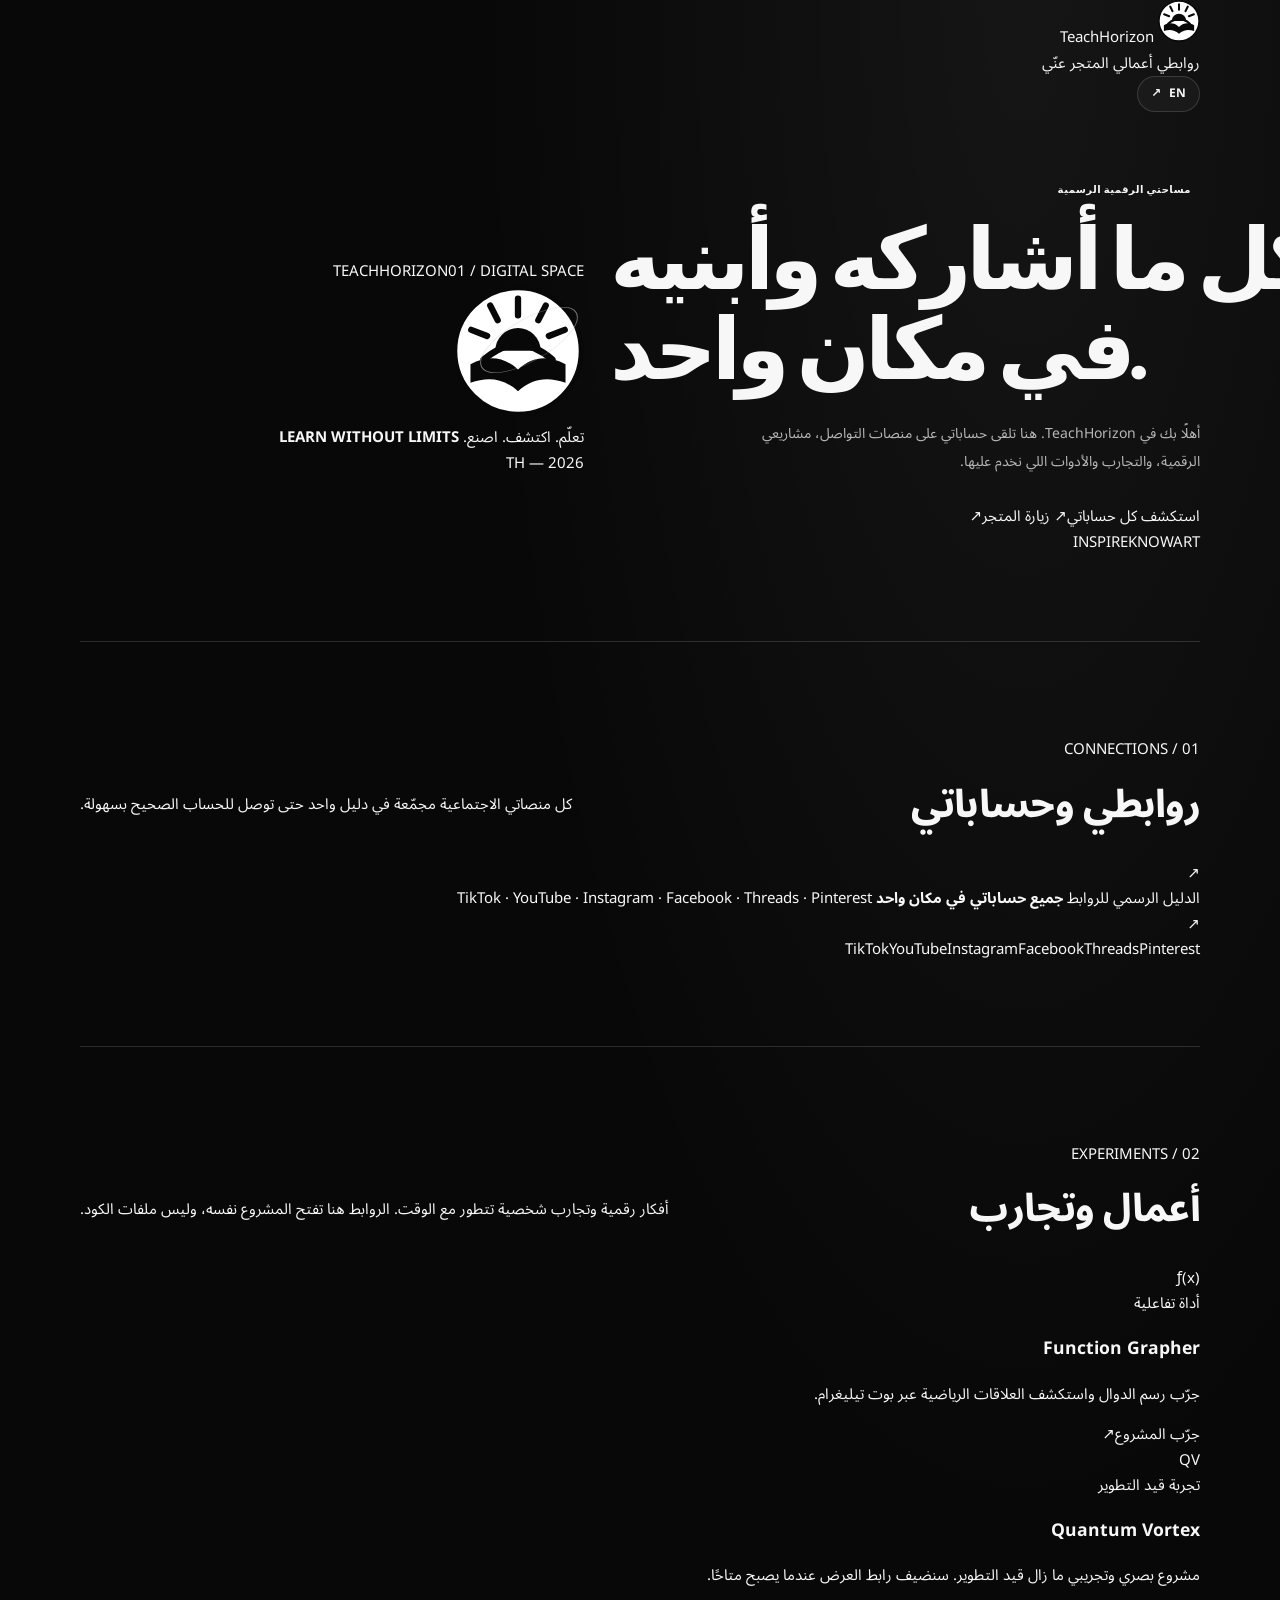
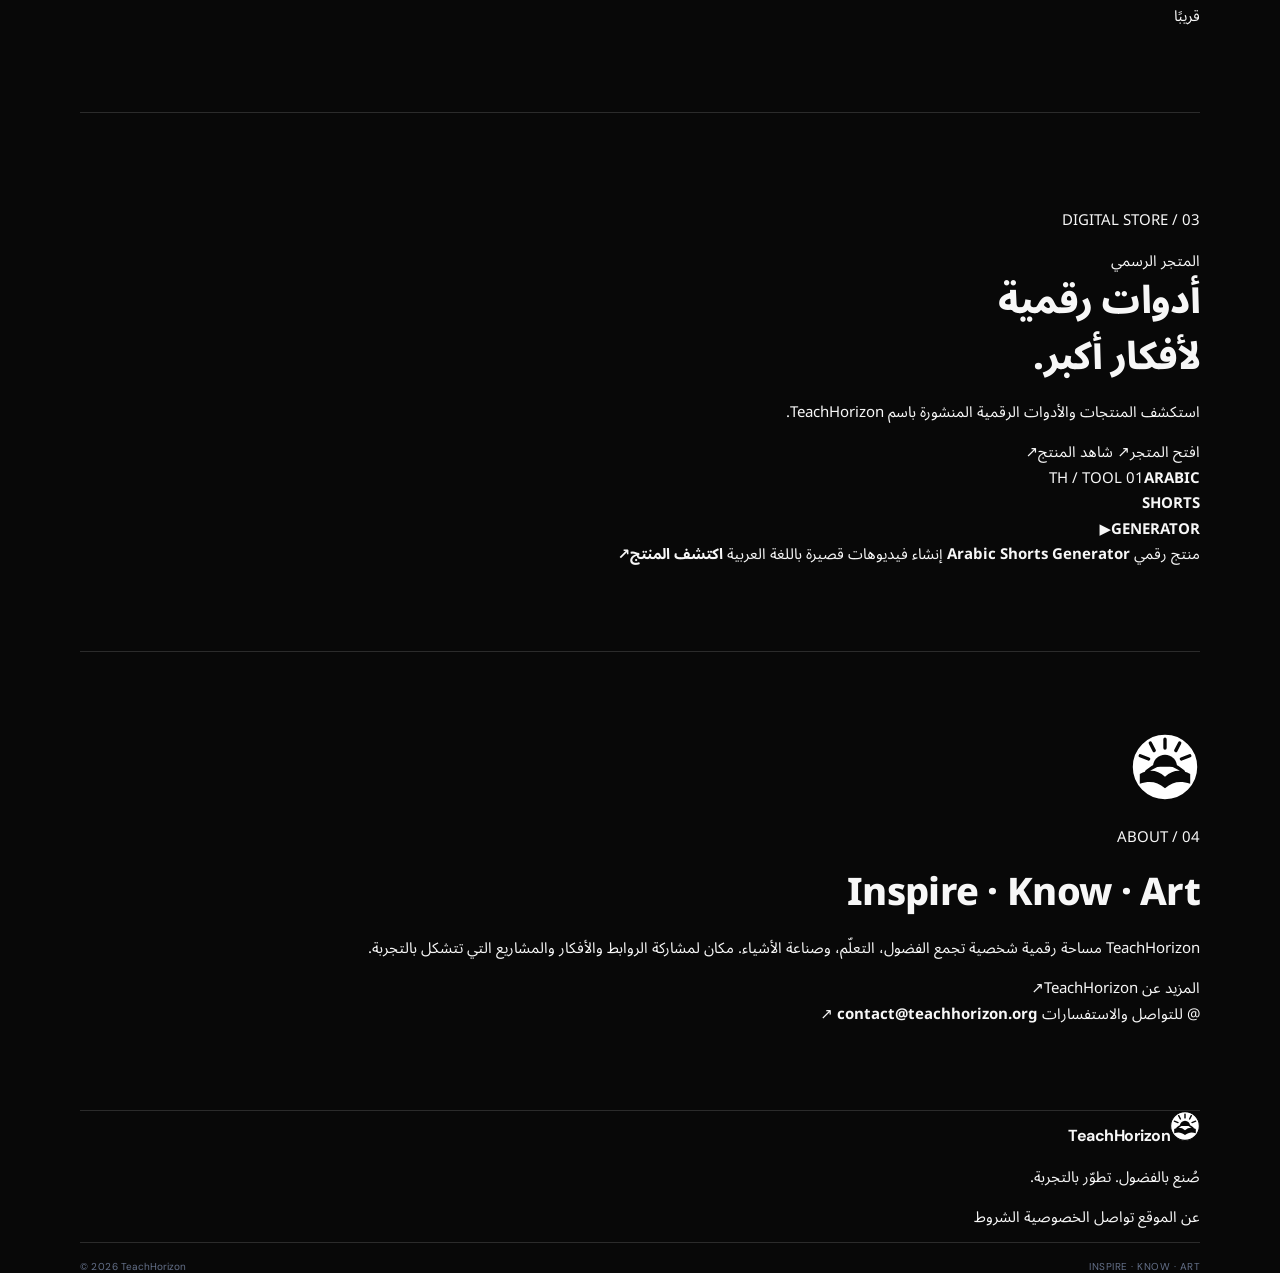
==== commit 05ea241b: "Redesign TeachHorizon as a responsive link-in-bio hub" ====
--- a/index.html
+++ b/index.html
@@ -3,87 +3,172 @@
 <head>
   <meta charset="utf-8">
   <meta name="viewport" content="width=device-width, initial-scale=1">
-  <meta name="theme-color" content="#080808">
-  <meta name="description" content="TeachHorizon — Inspire · Know · Art. مساحة رقمية للحسابات الاجتماعية والمشاريع والتجارب الشخصية.">
+  <meta name="theme-color" content="#101010">
+  <meta name="description" content="TeachHorizon — Inspire. Know. Art. Discover social links, digital projects and products.">
   <meta property="og:title" content="TeachHorizon — Inspire · Know · Art">
-  <meta property="og:description" content="تابع حسابات TeachHorizon الاجتماعية، واستكشف المشاريع والتجارب الرقمية الشخصية.">
+  <meta property="og:description" content="مساحة TeachHorizon الرقمية: الحسابات، المشاريع، والمنتجات.">
   <meta property="og:type" content="website">
   <meta property="og:url" content="https://teachhorizon.org/">
-  <link rel="icon" href="/favicon.svg" type="image/svg+xml">
+  <link rel="icon" href="/favicon.svg?v=20261030-3" type="image/svg+xml">
   <link rel="preconnect" href="https://fonts.googleapis.com">
   <link rel="preconnect" href="https://fonts.gstatic.com" crossorigin>
   <link href="https://fonts.googleapis.com/css2?family=DM+Sans:wght@400;500;600;700;800&family=Noto+Sans+Arabic:wght@400;500;600;700;800&display=swap" rel="stylesheet">
-  <link rel="stylesheet" href="styles.css">
+  <link rel="stylesheet" href="/styles.css?v=20261030-3">
   <title>TeachHorizon — Inspire · Know · Art</title>
 </head>
 <body>
-  <div class="ambient ambient-one" aria-hidden="true"></div>
-  <div class="ambient ambient-two" aria-hidden="true"></div>
-  <header class="topbar shell">
-    <a class="brand-mark" href="#home" aria-label="TeachHorizon home">
-      <img class="brand-logo" src="/brand-logo.svg" alt="">
+  <header class="site-header shell">
+    <a class="brand" href="#home" aria-label="TeachHorizon home">
+      <img src="/brand-logo.svg?v=20261030-3" alt="" width="42" height="42">
       <span>Teach<span>Horizon</span></span>
     </a>
-    <div class="top-actions">
-      <span class="availability"><span class="availability-dot"></span><span data-i18n="online">مساحة رقمية مستقلة</span></span>
-      <button class="lang-toggle" id="languageToggle" type="button" aria-label="Switch language">EN <span aria-hidden="true">↗</span></button>
-    </div>
+    <nav class="main-nav" aria-label="Main navigation">
+      <a href="#links" data-ar="روابطي" data-en="My links">روابطي</a>
+      <a href="#work" data-ar="أعمالي" data-en="My work">أعمالي</a>
+      <a href="#shop" data-ar="المتجر" data-en="Store">المتجر</a>
+      <a href="#about" data-ar="عنّي" data-en="About">عنّي</a>
+    </nav>
+    <button class="lang-toggle" id="languageToggle" type="button" aria-label="Switch language">EN <span aria-hidden="true">↗</span></button>
   </header>
 
   <main id="home" class="shell">
     <section class="hero">
       <div class="hero-copy">
-        <p class="eyebrow"><span class="eyebrow-line"></span><span data-i18n="eyebrow">مساحة رقمية — من فكرة إلى تجربة</span></p>
-        <h1>Teach<span>Horizon</span><span class="hero-period">.</span></h1>
-        <div class="motto" aria-label="Inspire, Know, Art"><span>Inspire</span><b>·</b><span>Know</span><b>·</b><span>Art</span></div>
-        <p class="hero-description" data-i18n="intro">مكان واحد يجمع حضوري على منصات التواصل، ومشاريعي الرقمية الصغيرة، وتجارب البرمجة الإبداعية التي أبنيها وأتعلم منها.</p>
-        <a class="hero-link" href="#socials"><span data-i18n="explore">اكتشف مساحتي الرقمية</span><span class="arrow" aria-hidden="true">↓</span></a>
+        <p class="eyebrow"><span class="eyebrow-dot"></span><span data-ar="مساحتي الرقمية الرسمية" data-en="MY DIGITAL HOME">مساحتي الرقمية الرسمية</span></p>
+        <h1 data-ar="كل ما أشاركه وأبنيه،<br><em>في مكان واحد.</em>" data-en="Everything I share<br><em>in one place.</em>">كل ما أشاركه وأبنيه،<br><em>في مكان واحد.</em></h1>
+        <p class="hero-description" data-ar="أهلًا بك في TeachHorizon. هنا تلقى حساباتي على منصات التواصل، مشاريعي الرقمية، والتجارب والأدوات اللي نخدم عليها." data-en="Welcome to TeachHorizon. Find my social profiles, digital projects, and the experiments and tools I’m building.">أهلًا بك في TeachHorizon. هنا تلقى حساباتي على منصات التواصل، مشاريعي الرقمية، والتجارب والأدوات اللي نخدم عليها.</p>
+        <div class="hero-actions">
+          <a class="button button-light" data-link="directory" href="https://linktr.ee/TeachHorizon" target="_blank" rel="noopener noreferrer">
+            <span data-ar="استكشف كل حساباتي" data-en="Explore all my links">استكشف كل حساباتي</span><span class="button-arrow" aria-hidden="true">↗</span>
+          </a>
+          <a class="button button-outline" data-link="store" href="https://teachhorizon.itch.io/" target="_blank" rel="noopener noreferrer">
+            <span data-ar="زيارة المتجر" data-en="Visit the store">زيارة المتجر</span><span class="button-arrow" aria-hidden="true">↗</span>
+          </a>
+        </div>
+        <div class="hero-signature"><span>INSPIRE</span><i></i><span>KNOW</span><i></i><span>ART</span></div>
       </div>
-      <div class="hero-art" aria-hidden="true">
-        <div class="orbit orbit-a"></div><div class="orbit orbit-b"></div><div class="orbit orbit-c"></div>
-        <div class="orbit-core"><span class="core-cross">✳</span><span class="core-name">TH</span></div>
-        <span class="orbit-point point-a"></span><span class="orbit-point point-b"></span><span class="orbit-point point-c"></span>
-        <span class="orbit-label label-a">IDEAS</span><span class="orbit-label label-b">MAKING</span>
-        <div class="art-caption"><span class="caption-number">01</span><span data-i18n="artCaption">فضول يتحوّل إلى مشاريع</span></div>
-      </div>
-      <div class="hero-index" aria-hidden="true"><span>01</span><span class="index-line"></span><span>04</span></div>
-    </section>
-
-    <section class="section social-section" id="socials">
-      <div class="section-heading">
-        <div><p class="section-kicker"><span>01 /</span> <span data-i18n="socialKicker">ابقَ على تواصل</span></p><h2><span data-i18n="socialTitle">تجدني هنا</span><span class="title-dot">.</span></h2></div>
-        <p class="section-note" data-i18n="socialNote">تابع المحتوى والأفكار الجديدة عبر منصات التواصل.</p>
-      </div>
-      <div class="social-grid" id="socialGrid" aria-live="polite"></div>
-      <div class="social-directory" id="socialDirectory"></div>
-      <p class="setup-note" id="socialSetupNote" hidden data-i18n="setupNote">تحتاج هذه البطاقة إلى رابط حسابك في ملف links.js.</p>
-    </section>
-
-    <section class="section projects-section" id="projects">
-      <div class="section-heading">
-        <div><p class="section-kicker"><span>02 /</span> <span data-i18n="projectKicker">مختبر التجارب</span></p><h2><span data-i18n="projectTitle">أفكار قيد التجربة</span><span class="title-dot">.</span></h2></div>
-        <p class="section-note" data-i18n="projectNote">مشاريع شخصية وتجارب vibe-coding — مساحة للتعلّم واللعب بالأفكار.</p>
-      </div>
-      <div class="project-grid" id="projectGrid"></div>
-    </section>
-
-    <section class="section support-section" id="support">
-      <div class="support-panel">
-        <div class="support-symbol" aria-hidden="true"><span>✳</span><span class="symbol-ring"></span></div>
-        <div class="support-copy"><p class="section-kicker"><span>03 /</span> <span data-i18n="supportKicker">دعم بسيط</span></p><h2><span data-i18n="supportTitle">ساعدني نواصل التجربة</span><span class="title-dot">.</span></h2><p data-i18n="supportDescription">إذا عجبتك التجارب أو حبيت تدعم الوقت والمجهود وراءها، تلقى هنا طرق الدعم الشخصية.</p></div>
-        <div class="support-actions" id="supportActions"></div>
+      <div class="hero-visual" aria-label="TeachHorizon brand artwork">
+        <div class="visual-frame">
+          <div class="visual-topline"><span>TEACHHORIZON</span><span>01 / DIGITAL SPACE</span></div>
+          <div class="visual-center">
+            <div class="visual-orbit orbit-one"></div>
+            <div class="visual-orbit orbit-two"></div>
+            <img src="/brand-logo.svg?v=20261030-3" alt="TeachHorizon logo" width="132" height="132">
+          </div>
+          <div class="visual-caption">
+            <span data-ar="تعلّم. اكتشف. اصنع." data-en="LEARN. EXPLORE. CREATE.">تعلّم. اكتشف. اصنع.</span>
+            <strong>LEARN WITHOUT LIMITS</strong>
+          </div>
+          <span class="visual-index">TH — 2026</span>
+        </div>
       </div>
     </section>
 
-    <footer class="footer">
-      <a class="footer-brand" href="#home">TeachHorizon<span>.</span></a>
-      <nav class="footer-nav" aria-label="Site links"><a href="/about.html" data-i18n="aboutPage">عن TeachHorizon</a><a href="/contact.html" data-i18n="contactPage">تواصل</a><a href="/privacy.html" data-i18n="privacyPage">سياسة الخصوصية</a><a href="/terms.html" data-i18n="termsPage">الشروط</a></nav>
-      <p data-i18n="footerLine">صُنع بالفضول، وتطوّر بالتجربة.</p>
-      <a class="back-top" href="#home"><span data-i18n="backTop">العودة للأعلى</span><span aria-hidden="true">↑</span></a>
-      <div class="footer-bottom"><span>© <span id="year"></span> TeachHorizon</span><span data-i18n="footerMotto">Inspire · Know · Art</span></div>
+    <section class="section links-section" id="links">
+      <div class="section-heading">
+        <div>
+          <p class="section-eyebrow">01 / CONNECTIONS</p>
+          <h2 data-ar="روابطي وحساباتي" data-en="Find me online">روابطي وحساباتي</h2>
+        </div>
+        <p data-ar="كل منصاتي الاجتماعية مجمّعة في دليل واحد حتى توصل للحساب الصحيح بسهولة." data-en="My social platforms are collected in one directory, so you can reach the right profile easily.">كل منصاتي الاجتماعية مجمّعة في دليل واحد حتى توصل للحساب الصحيح بسهولة.</p>
+      </div>
+      <a class="link-hub-card" data-link="directory" href="https://linktr.ee/TeachHorizon" target="_blank" rel="noopener noreferrer">
+        <div class="hub-icon" aria-hidden="true"><span>↗</span></div>
+        <div class="hub-copy">
+          <span class="hub-label" data-ar="الدليل الرسمي للروابط" data-en="OFFICIAL LINK DIRECTORY">الدليل الرسمي للروابط</span>
+          <strong data-ar="جميع حساباتي في مكان واحد" data-en="All my social profiles in one place">جميع حساباتي في مكان واحد</strong>
+          <span data-ar="TikTok · YouTube · Instagram · Facebook · Threads · Pinterest" data-en="TikTok · YouTube · Instagram · Facebook · Threads · Pinterest">TikTok · YouTube · Instagram · Facebook · Threads · Pinterest</span>
+        </div>
+        <span class="hub-arrow" aria-hidden="true">↗</span>
+      </a>
+      <div class="platform-strip" aria-label="Social platforms">
+        <span>TikTok</span><span>YouTube</span><span>Instagram</span><span>Facebook</span><span>Threads</span><span>Pinterest</span>
+      </div>
+    </section>
+
+    <section class="section work-section" id="work">
+      <div class="section-heading">
+        <div>
+          <p class="section-eyebrow">02 / EXPERIMENTS</p>
+          <h2 data-ar="أعمال وتجارب" data-en="Projects & experiments">أعمال وتجارب</h2>
+        </div>
+        <p data-ar="أفكار رقمية وتجارب شخصية تتطور مع الوقت. الروابط هنا تفتح المشروع نفسه، وليس ملفات الكود." data-en="Digital ideas and personal experiments that evolve over time. Links open the project itself, not source-code files.">أفكار رقمية وتجارب شخصية تتطور مع الوقت. الروابط هنا تفتح المشروع نفسه، وليس ملفات الكود.</p>
+      </div>
+      <div class="work-grid">
+        <article class="work-card">
+          <div class="work-visual visual-graph" aria-hidden="true"><span>ƒ(x)</span><i></i><i></i></div>
+          <div class="work-body">
+            <span class="work-tag" data-ar="أداة تفاعلية" data-en="INTERACTIVE TOOL">أداة تفاعلية</span>
+            <h3>Function Grapher</h3>
+            <p data-ar="جرّب رسم الدوال واستكشف العلاقات الرياضية عبر بوت تيليغرام." data-en="Plot functions and explore mathematical relationships through the Telegram bot.">جرّب رسم الدوال واستكشف العلاقات الرياضية عبر بوت تيليغرام.</p>
+            <a class="text-link" data-link="functionGrapher" href="https://t.me/function_grapher_bot" target="_blank" rel="noopener noreferrer"><span data-ar="جرّب المشروع" data-en="Try the project">جرّب المشروع</span><span aria-hidden="true">↗</span></a>
+          </div>
+        </article>
+        <article class="work-card">
+          <div class="work-visual visual-vortex" aria-hidden="true"><span>QV</span><i></i><i></i></div>
+          <div class="work-body">
+            <span class="work-tag" data-ar="تجربة قيد التطوير" data-en="IN DEVELOPMENT">تجربة قيد التطوير</span>
+            <h3>Quantum Vortex</h3>
+            <p data-ar="مشروع بصري وتجريبي ما زال قيد التطوير. سنضيف رابط العرض عندما يصبح متاحًا." data-en="A visual experiment still in development. A live project link will be added when it is ready.">مشروع بصري وتجريبي ما زال قيد التطوير. سنضيف رابط العرض عندما يصبح متاحًا.</p>
+            <span class="status-note"><i></i><span data-ar="قريبًا" data-en="Coming soon">قريبًا</span></span>
+          </div>
+        </article>
+      </div>
+    </section>
+
+    <section class="section shop-section" id="shop">
+      <div class="shop-panel">
+        <div class="shop-copy">
+          <p class="section-eyebrow">03 / DIGITAL STORE</p>
+          <span class="shop-kicker" data-ar="المتجر الرسمي" data-en="THE STORE">المتجر الرسمي</span>
+          <h2 data-ar="أدوات رقمية<br><em>لأفكار أكبر.</em>" data-en="Digital tools<br><em>for bigger ideas.</em>">أدوات رقمية<br><em>لأفكار أكبر.</em></h2>
+          <p data-ar="استكشف المنتجات والأدوات الرقمية المنشورة باسم TeachHorizon." data-en="Explore digital products and tools published under TeachHorizon.">استكشف المنتجات والأدوات الرقمية المنشورة باسم TeachHorizon.</p>
+          <div class="shop-actions">
+            <a class="button button-light" data-link="store" href="https://teachhorizon.itch.io/" target="_blank" rel="noopener noreferrer"><span data-ar="افتح المتجر" data-en="Open store">افتح المتجر</span><span class="button-arrow" aria-hidden="true">↗</span></a>
+            <a class="button button-outline" data-link="featuredProduct" href="https://teachhorizon.itch.io/arabic-shorts-generator-ai-arabic-video-creator" target="_blank" rel="noopener noreferrer"><span data-ar="شاهد المنتج" data-en="View featured product">شاهد المنتج</span><span class="button-arrow" aria-hidden="true">↗</span></a>
+          </div>
+        </div>
+        <a class="product-card" data-link="featuredProduct" href="https://teachhorizon.itch.io/arabic-shorts-generator-ai-arabic-video-creator" target="_blank" rel="noopener noreferrer">
+          <div class="product-art"><span>TH / TOOL 01</span><strong>ARABIC<br>SHORTS<br>GENERATOR</strong><i>▶</i></div>
+          <div class="product-info">
+            <span class="product-category" data-ar="منتج رقمي" data-en="DIGITAL PRODUCT">منتج رقمي</span>
+            <strong>Arabic Shorts Generator</strong>
+            <span data-ar="إنشاء فيديوهات قصيرة باللغة العربية" data-en="Create Arabic short-form videos">إنشاء فيديوهات قصيرة باللغة العربية</span>
+            <b><span data-ar="اكتشف المنتج" data-en="Explore product">اكتشف المنتج</span><span aria-hidden="true">↗</span></b>
+          </div>
+        </a>
+      </div>
+    </section>
+
+    <section class="section about-section" id="about">
+      <div class="about-mark"><img src="/brand-logo.svg?v=20261030-3" alt="" width="70" height="70"></div>
+      <div class="about-copy">
+        <p class="section-eyebrow">04 / ABOUT</p>
+        <h2 data-ar="Inspire · Know · Art" data-en="Inspire · Know · Art">Inspire · Know · Art</h2>
+        <p data-ar="TeachHorizon مساحة رقمية شخصية تجمع الفضول، التعلّم، وصناعة الأشياء. مكان لمشاركة الروابط والأفكار والمشاريع التي تتشكل بالتجربة." data-en="TeachHorizon is a personal digital space built around curiosity, learning, and making things. A place to share links, ideas, and projects shaped through experimentation.">TeachHorizon مساحة رقمية شخصية تجمع الفضول، التعلّم، وصناعة الأشياء. مكان لمشاركة الروابط والأفكار والمشاريع التي تتشكل بالتجربة.</p>
+        <a class="text-link" href="/about.html"><span data-ar="المزيد عن TeachHorizon" data-en="More about TeachHorizon">المزيد عن TeachHorizon</span><span aria-hidden="true">↗</span></a>
+      </div>
+      <a class="contact-tile" data-link="contact" href="mailto:contact@teachhorizon.org">
+        <span class="contact-symbol" aria-hidden="true">@</span>
+        <span data-ar="للتواصل والاستفسارات" data-en="Contact & enquiries">للتواصل والاستفسارات</span>
+        <strong>contact@teachhorizon.org</strong>
+        <span aria-hidden="true">↗</span>
+      </a>
+    </section>
+
+    <footer class="site-footer">
+      <a class="footer-brand" href="#home"><img src="/brand-logo.svg?v=20261030-3" alt="" width="30" height="30"><strong>TeachHorizon</strong></a>
+      <p data-ar="صُنع بالفضول. تطوّر بالتجربة." data-en="Made with curiosity. Shaped by experimentation.">صُنع بالفضول. تطوّر بالتجربة.</p>
+      <nav aria-label="Legal links">
+        <a href="/about.html" data-ar="عن الموقع" data-en="About">عن الموقع</a>
+        <a href="/contact.html" data-ar="تواصل" data-en="Contact">تواصل</a>
+        <a href="/privacy.html" data-ar="الخصوصية" data-en="Privacy">الخصوصية</a>
+        <a href="/terms.html" data-ar="الشروط" data-en="Terms">الشروط</a>
+      </nav>
+      <div class="footer-bottom"><span>© <span id="year"></span> TeachHorizon</span><span>INSPIRE · KNOW · ART</span></div>
     </footer>
   </main>
-  <script src="links.js"></script>
-  <script src="main.js"></script>
+  <script src="/links.js?v=20261030-3"></script>
+  <script src="/main.js?v=20261030-3"></script>
 </body>
 </html>
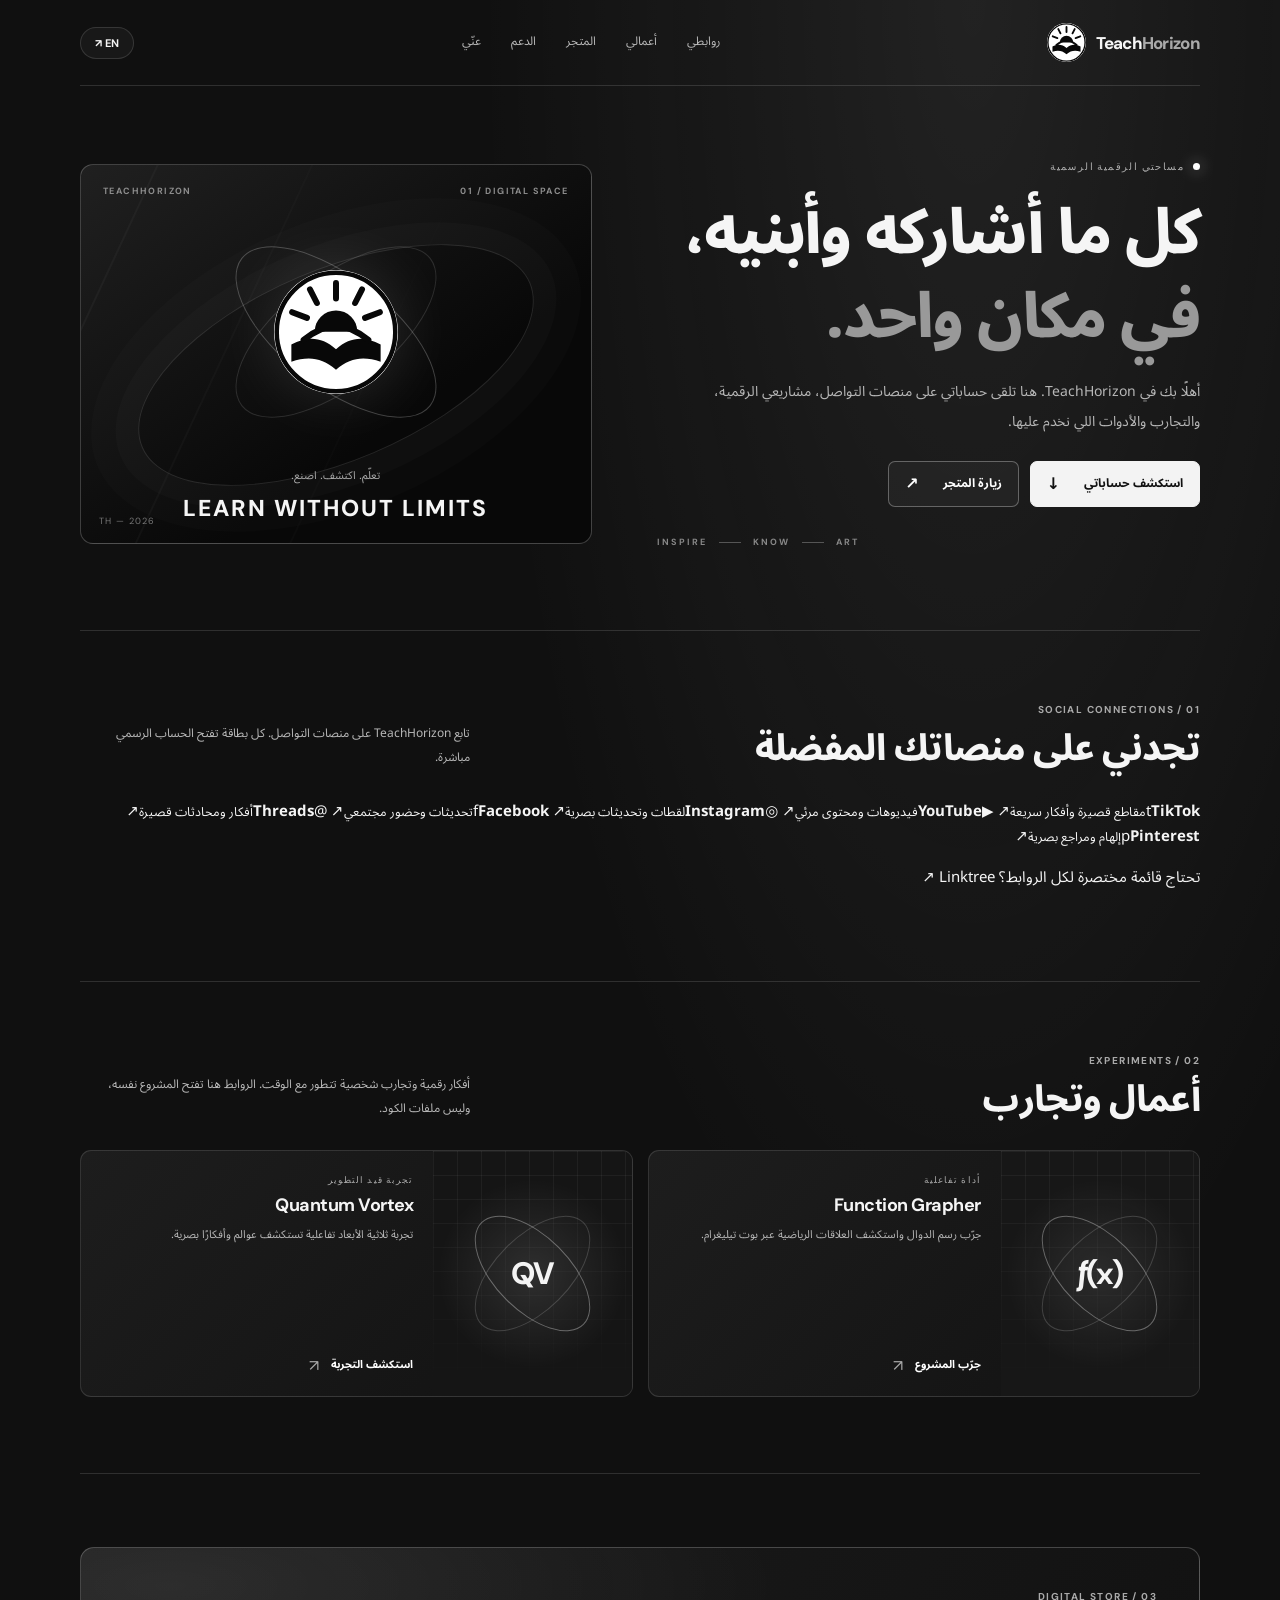
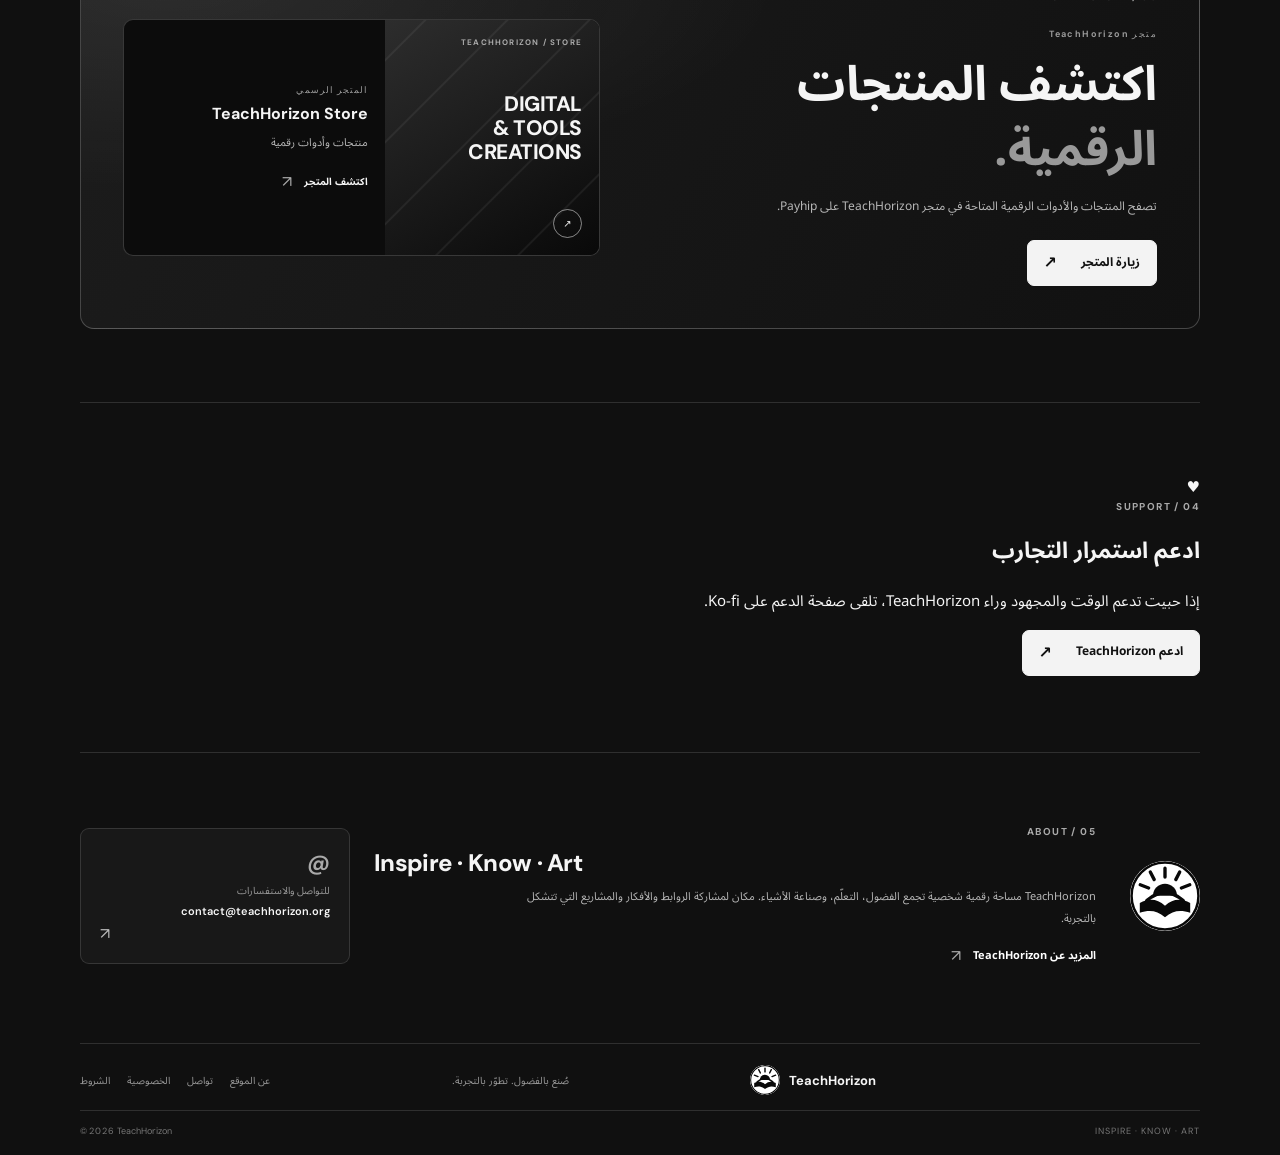
==== commit abef0486: "Add direct social profiles, Payhip store, Ko-fi support and live Quantum Vortex experience" ====
--- a/index.html
+++ b/index.html
@@ -9,23 +9,24 @@
   <meta property="og:description" content="مساحة TeachHorizon الرقمية: الحسابات، المشاريع، والمنتجات.">
   <meta property="og:type" content="website">
   <meta property="og:url" content="https://teachhorizon.org/">
-  <link rel="icon" href="/favicon.svg?v=20261030-3" type="image/svg+xml">
+  <link rel="icon" href="/favicon.svg?v=20261030-4" type="image/svg+xml">
   <link rel="preconnect" href="https://fonts.googleapis.com">
   <link rel="preconnect" href="https://fonts.gstatic.com" crossorigin>
   <link href="https://fonts.googleapis.com/css2?family=DM+Sans:wght@400;500;600;700;800&family=Noto+Sans+Arabic:wght@400;500;600;700;800&display=swap" rel="stylesheet">
-  <link rel="stylesheet" href="/styles.css?v=20261030-3">
+  <link rel="stylesheet" href="/styles.css?v=20261030-4">
   <title>TeachHorizon — Inspire · Know · Art</title>
 </head>
 <body>
   <header class="site-header shell">
     <a class="brand" href="#home" aria-label="TeachHorizon home">
-      <img src="/brand-logo.svg?v=20261030-3" alt="" width="42" height="42">
+      <img src="/brand-logo.svg?v=20261030-4" alt="" width="42" height="42">
       <span>Teach<span>Horizon</span></span>
     </a>
     <nav class="main-nav" aria-label="Main navigation">
       <a href="#links" data-ar="روابطي" data-en="My links">روابطي</a>
       <a href="#work" data-ar="أعمالي" data-en="My work">أعمالي</a>
       <a href="#shop" data-ar="المتجر" data-en="Store">المتجر</a>
+      <a href="#support" data-ar="الدعم" data-en="Support">الدعم</a>
       <a href="#about" data-ar="عنّي" data-en="About">عنّي</a>
     </nav>
     <button class="lang-toggle" id="languageToggle" type="button" aria-label="Switch language">EN <span aria-hidden="true">↗</span></button>
@@ -38,10 +39,10 @@
         <h1 data-ar="كل ما أشاركه وأبنيه،<br><em>في مكان واحد.</em>" data-en="Everything I share<br><em>in one place.</em>">كل ما أشاركه وأبنيه،<br><em>في مكان واحد.</em></h1>
         <p class="hero-description" data-ar="أهلًا بك في TeachHorizon. هنا تلقى حساباتي على منصات التواصل، مشاريعي الرقمية، والتجارب والأدوات اللي نخدم عليها." data-en="Welcome to TeachHorizon. Find my social profiles, digital projects, and the experiments and tools I’m building.">أهلًا بك في TeachHorizon. هنا تلقى حساباتي على منصات التواصل، مشاريعي الرقمية، والتجارب والأدوات اللي نخدم عليها.</p>
         <div class="hero-actions">
-          <a class="button button-light" data-link="directory" href="https://linktr.ee/TeachHorizon" target="_blank" rel="noopener noreferrer">
-            <span data-ar="استكشف كل حساباتي" data-en="Explore all my links">استكشف كل حساباتي</span><span class="button-arrow" aria-hidden="true">↗</span>
+          <a class="button button-light" href="#links">
+            <span data-ar="استكشف حساباتي" data-en="Explore my profiles">استكشف حساباتي</span><span class="button-arrow" aria-hidden="true">↓</span>
           </a>
-          <a class="button button-outline" data-link="store" href="https://teachhorizon.itch.io/" target="_blank" rel="noopener noreferrer">
+          <a class="button button-outline" data-link="store" href="https://payhip.com/teachhorizon" target="_blank" rel="noopener noreferrer">
             <span data-ar="زيارة المتجر" data-en="Visit the store">زيارة المتجر</span><span class="button-arrow" aria-hidden="true">↗</span>
           </a>
         </div>
@@ -67,23 +68,32 @@
     <section class="section links-section" id="links">
       <div class="section-heading">
         <div>
-          <p class="section-eyebrow">01 / CONNECTIONS</p>
-          <h2 data-ar="روابطي وحساباتي" data-en="Find me online">روابطي وحساباتي</h2>
+          <p class="section-eyebrow">01 / SOCIAL CONNECTIONS</p>
+          <h2 data-ar="تجدني على منصاتك المفضلة" data-en="Find me on your favourite platforms">تجدني على منصاتك المفضلة</h2>
         </div>
-        <p data-ar="كل منصاتي الاجتماعية مجمّعة في دليل واحد حتى توصل للحساب الصحيح بسهولة." data-en="My social platforms are collected in one directory, so you can reach the right profile easily.">كل منصاتي الاجتماعية مجمّعة في دليل واحد حتى توصل للحساب الصحيح بسهولة.</p>
+        <p data-ar="تابع TeachHorizon على منصات التواصل. كل بطاقة تفتح الحساب الرسمي مباشرة." data-en="Follow TeachHorizon across social platforms. Each card opens the direct profile.">تابع TeachHorizon على منصات التواصل. كل بطاقة تفتح الحساب الرسمي مباشرة.</p>
       </div>
-      <a class="link-hub-card" data-link="directory" href="https://linktr.ee/TeachHorizon" target="_blank" rel="noopener noreferrer">
-        <div class="hub-icon" aria-hidden="true"><span>↗</span></div>
-        <div class="hub-copy">
-          <span class="hub-label" data-ar="الدليل الرسمي للروابط" data-en="OFFICIAL LINK DIRECTORY">الدليل الرسمي للروابط</span>
-          <strong data-ar="جميع حساباتي في مكان واحد" data-en="All my social profiles in one place">جميع حساباتي في مكان واحد</strong>
-          <span data-ar="TikTok · YouTube · Instagram · Facebook · Threads · Pinterest" data-en="TikTok · YouTube · Instagram · Facebook · Threads · Pinterest">TikTok · YouTube · Instagram · Facebook · Threads · Pinterest</span>
-        </div>
-        <span class="hub-arrow" aria-hidden="true">↗</span>
-      </a>
-      <div class="platform-strip" aria-label="Social platforms">
-        <span>TikTok</span><span>YouTube</span><span>Instagram</span><span>Facebook</span><span>Threads</span><span>Pinterest</span>
+      <div class="platform-grid">
+        <a class="platform-card platform-tiktok" data-link="tiktok" href="https://www.tiktok.com/@teachhorizon" target="_blank" rel="noopener noreferrer">
+          <span class="platform-icon">t</span><span class="platform-copy"><strong>TikTok</strong><small data-ar="مقاطع قصيرة وأفكار سريعة" data-en="Short videos and quick ideas">مقاطع قصيرة وأفكار سريعة</small></span><span class="platform-arrow">↗</span>
+        </a>
+        <a class="platform-card platform-youtube" data-link="youtube" href="https://www.youtube.com/@teachhorizon" target="_blank" rel="noopener noreferrer">
+          <span class="platform-icon">▶</span><span class="platform-copy"><strong>YouTube</strong><small data-ar="فيديوهات ومحتوى مرئي" data-en="Videos and visual content">فيديوهات ومحتوى مرئي</small></span><span class="platform-arrow">↗</span>
+        </a>
+        <a class="platform-card platform-instagram" data-link="instagram" href="https://www.instagram.com/teachhorizon" target="_blank" rel="noopener noreferrer">
+          <span class="platform-icon">◎</span><span class="platform-copy"><strong>Instagram</strong><small data-ar="لقطات وتحديثات بصرية" data-en="Visual posts and updates">لقطات وتحديثات بصرية</small></span><span class="platform-arrow">↗</span>
+        </a>
+        <a class="platform-card platform-facebook" data-link="facebook" href="https://www.facebook.com/TeachHorizon" target="_blank" rel="noopener noreferrer">
+          <span class="platform-icon">f</span><span class="platform-copy"><strong>Facebook</strong><small data-ar="تحديثات وحضور مجتمعي" data-en="Updates and community">تحديثات وحضور مجتمعي</small></span><span class="platform-arrow">↗</span>
+        </a>
+        <a class="platform-card platform-threads" data-link="threads" href="https://www.threads.com/@teachhorizon" target="_blank" rel="noopener noreferrer">
+          <span class="platform-icon">@</span><span class="platform-copy"><strong>Threads</strong><small data-ar="أفكار ومحادثات قصيرة" data-en="Ideas and short conversations">أفكار ومحادثات قصيرة</small></span><span class="platform-arrow">↗</span>
+        </a>
+        <a class="platform-card platform-pinterest" data-link="pinterest" href="https://www.pinterest.com/teachhorizon_official/" target="_blank" rel="noopener noreferrer">
+          <span class="platform-icon">p</span><span class="platform-copy"><strong>Pinterest</strong><small data-ar="إلهام ومراجع بصرية" data-en="Inspiration and visual references">إلهام ومراجع بصرية</small></span><span class="platform-arrow">↗</span>
+        </a>
       </div>
+      <p class="directory-note"><span data-ar="تحتاج قائمة مختصرة لكل الروابط؟" data-en="Prefer a compact list of every link?">تحتاج قائمة مختصرة لكل الروابط؟</span> <a data-link="directory" href="https://linktr.ee/TeachHorizon" target="_blank" rel="noopener noreferrer">Linktree ↗</a></p>
     </section>
 
     <section class="section work-section" id="work">
@@ -109,8 +119,8 @@
           <div class="work-body">
             <span class="work-tag" data-ar="تجربة قيد التطوير" data-en="IN DEVELOPMENT">تجربة قيد التطوير</span>
             <h3>Quantum Vortex</h3>
-            <p data-ar="مشروع بصري وتجريبي ما زال قيد التطوير. سنضيف رابط العرض عندما يصبح متاحًا." data-en="A visual experiment still in development. A live project link will be added when it is ready.">مشروع بصري وتجريبي ما زال قيد التطوير. سنضيف رابط العرض عندما يصبح متاحًا.</p>
-            <span class="status-note"><i></i><span data-ar="قريبًا" data-en="Coming soon">قريبًا</span></span>
+            <p data-ar="تجربة ثلاثية الأبعاد تفاعلية تستكشف عوالم وأفكارًا بصرية." data-en="An interactive 3D experience exploring visual worlds and ideas.">مشروع بصري وتجريبي ما زال قيد التطوير. سنضيف رابط العرض عندما يصبح متاحًا.</p>
+            <a class="text-link" data-link="quantumVortex" href="https://gitpage.teachhorizon.online" target="_blank" rel="noopener noreferrer"><span data-ar="استكشف التجربة" data-en="Explore the experience">استكشف التجربة</span><span aria-hidden="true">↗</span></a>
           </div>
         </article>
       </div>
@@ -120,30 +130,41 @@
       <div class="shop-panel">
         <div class="shop-copy">
           <p class="section-eyebrow">03 / DIGITAL STORE</p>
-          <span class="shop-kicker" data-ar="المتجر الرسمي" data-en="THE STORE">المتجر الرسمي</span>
-          <h2 data-ar="أدوات رقمية<br><em>لأفكار أكبر.</em>" data-en="Digital tools<br><em>for bigger ideas.</em>">أدوات رقمية<br><em>لأفكار أكبر.</em></h2>
-          <p data-ar="استكشف المنتجات والأدوات الرقمية المنشورة باسم TeachHorizon." data-en="Explore digital products and tools published under TeachHorizon.">استكشف المنتجات والأدوات الرقمية المنشورة باسم TeachHorizon.</p>
+          <span class="shop-kicker" data-ar="متجر TeachHorizon" data-en="TEACHHORIZON STORE">متجر TeachHorizon</span>
+          <h2 data-ar="اكتشف المنتجات<br><em>الرقمية.</em>" data-en="Discover digital<br><em>products.</em>">اكتشف المنتجات<br><em>الرقمية.</em></h2>
+          <p data-ar="تصفح المنتجات والأدوات الرقمية المتاحة في متجر TeachHorizon على Payhip." data-en="Browse available digital products and tools in the TeachHorizon Payhip store.">تصفح المنتجات والأدوات الرقمية المتاحة في متجر TeachHorizon على Payhip.</p>
           <div class="shop-actions">
-            <a class="button button-light" data-link="store" href="https://teachhorizon.itch.io/" target="_blank" rel="noopener noreferrer"><span data-ar="افتح المتجر" data-en="Open store">افتح المتجر</span><span class="button-arrow" aria-hidden="true">↗</span></a>
-            <a class="button button-outline" data-link="featuredProduct" href="https://teachhorizon.itch.io/arabic-shorts-generator-ai-arabic-video-creator" target="_blank" rel="noopener noreferrer"><span data-ar="شاهد المنتج" data-en="View featured product">شاهد المنتج</span><span class="button-arrow" aria-hidden="true">↗</span></a>
+            <a class="button button-light" data-link="store" href="https://payhip.com/teachhorizon" target="_blank" rel="noopener noreferrer"><span data-ar="زيارة المتجر" data-en="Visit the store">زيارة المتجر</span><span class="button-arrow" aria-hidden="true">↗</span></a>
           </div>
         </div>
-        <a class="product-card" data-link="featuredProduct" href="https://teachhorizon.itch.io/arabic-shorts-generator-ai-arabic-video-creator" target="_blank" rel="noopener noreferrer">
-          <div class="product-art"><span>TH / TOOL 01</span><strong>ARABIC<br>SHORTS<br>GENERATOR</strong><i>▶</i></div>
+        <a class="product-card payhip-card" data-link="store" href="https://payhip.com/teachhorizon" target="_blank" rel="noopener noreferrer">
+          <div class="product-art"><span>TEACHHORIZON / STORE</span><strong>DIGITAL<br>TOOLS &<br>CREATIONS</strong><i>↗</i></div>
           <div class="product-info">
-            <span class="product-category" data-ar="منتج رقمي" data-en="DIGITAL PRODUCT">منتج رقمي</span>
-            <strong>Arabic Shorts Generator</strong>
-            <span data-ar="إنشاء فيديوهات قصيرة باللغة العربية" data-en="Create Arabic short-form videos">إنشاء فيديوهات قصيرة باللغة العربية</span>
-            <b><span data-ar="اكتشف المنتج" data-en="Explore product">اكتشف المنتج</span><span aria-hidden="true">↗</span></b>
+            <span class="product-category" data-ar="المتجر الرسمي" data-en="OFFICIAL STORE">المتجر الرسمي</span>
+            <strong>TeachHorizon Store</strong>
+            <span data-ar="منتجات وأدوات رقمية" data-en="Digital products and tools">منتجات وأدوات رقمية</span>
+            <b><span data-ar="اكتشف المتجر" data-en="Explore the store">اكتشف المتجر</span><span aria-hidden="true">↗</span></b>
           </div>
         </a>
+      </div>
+    </section>
+
+    <section class="section support-section" id="support">
+      <div class="support-panel">
+        <div class="support-symbol" aria-hidden="true">♥</div>
+        <div class="support-copy">
+          <p class="section-eyebrow">04 / SUPPORT</p>
+          <h2 data-ar="ادعم استمرار التجارب" data-en="Support the experiments">ادعم استمرار التجارب</h2>
+          <p data-ar="إذا حبيت تدعم الوقت والمجهود وراء TeachHorizon، تلقى صفحة الدعم على Ko-fi." data-en="If you would like to support the time and effort behind TeachHorizon, you can find the support page on Ko-fi.">إذا حبيت تدعم الوقت والمجهود وراء TeachHorizon، تلقى صفحة الدعم على Ko-fi.</p>
+        </div>
+        <a class="button button-light support-cta" data-link="kofi" href="https://ko-fi.com/teachhorizon" target="_blank" rel="noopener noreferrer"><span data-ar="ادعم TeachHorizon" data-en="Support TeachHorizon">ادعم TeachHorizon</span><span class="button-arrow" aria-hidden="true">↗</span></a>
       </div>
     </section>
 
     <section class="section about-section" id="about">
       <div class="about-mark"><img src="/brand-logo.svg?v=20261030-3" alt="" width="70" height="70"></div>
       <div class="about-copy">
-        <p class="section-eyebrow">04 / ABOUT</p>
+        <p class="section-eyebrow">05 / ABOUT</p>
         <h2 data-ar="Inspire · Know · Art" data-en="Inspire · Know · Art">Inspire · Know · Art</h2>
         <p data-ar="TeachHorizon مساحة رقمية شخصية تجمع الفضول، التعلّم، وصناعة الأشياء. مكان لمشاركة الروابط والأفكار والمشاريع التي تتشكل بالتجربة." data-en="TeachHorizon is a personal digital space built around curiosity, learning, and making things. A place to share links, ideas, and projects shaped through experimentation.">TeachHorizon مساحة رقمية شخصية تجمع الفضول، التعلّم، وصناعة الأشياء. مكان لمشاركة الروابط والأفكار والمشاريع التي تتشكل بالتجربة.</p>
         <a class="text-link" href="/about.html"><span data-ar="المزيد عن TeachHorizon" data-en="More about TeachHorizon">المزيد عن TeachHorizon</span><span aria-hidden="true">↗</span></a>
@@ -168,7 +189,7 @@
       <div class="footer-bottom"><span>© <span id="year"></span> TeachHorizon</span><span>INSPIRE · KNOW · ART</span></div>
     </footer>
   </main>
-  <script src="/links.js?v=20261030-3"></script>
-  <script src="/main.js?v=20261030-3"></script>
+  <script src="/links.js?v=20261030-4"></script>
+  <script src="/main.js?v=20261030-4"></script>
 </body>
 </html>
--- a/styles.css
+++ b/styles.css
@@ -1,29 +1,139 @@
-:root{color-scheme:dark;--bg:#080808;--panel:#141414;--panel-soft:#1b1b1b;--ink:#f7f7f7;--muted:#b7b7b7;--dim:#777777;--line:rgba(255,255,255,.14);--cyan:#f5f5f5;--purple:#a6a6a6;--blue:#d0d0d0;--font-ar:"Noto Sans Arabic",system-ui,sans-serif;--font-en:"DM Sans",system-ui,sans-serif;--font:var(--font-ar);font-synthesis:none;scroll-behavior:smooth}
-*{box-sizing:border-box}html{background:var(--bg);scroll-padding-top:32px}body{margin:0;min-height:100vh;overflow-x:hidden;background:radial-gradient(ellipse at 80% 0%,rgba(255,255,255,.055),transparent 38%),var(--bg);color:var(--ink);font-family:var(--font);font-size:15px;line-height:1.7}body.lang-en{--font:var(--font-en)}a{color:inherit;text-decoration:none}button{font:inherit}.shell{width:min(1120px,calc(100% - 56px));margin-inline:auto}.ambient{position:absolute;width:420px;height:420px;border-radius:50%;filter:blur(110px);opacity:.12;pointer-events:none;z-index:0}.ambient-one{background:#777777;top:180px;right:-240px}.ambient-two{background:#cfcfcf;top:940px;left:-280px;opacity:.07}.topbar{height:92px;display:flex;justify-content:space-between;align-items:center;border-bottom:1px solid var(--line);position:relative;z-index:1}.brand-mark{display:flex;align-items:center;gap:12px;font-family:var(--font-en);font-weight:800;font-size:17px;letter-spacing:-.7px;direction:ltr}.brand-mark>span:last-child span{color:var(--cyan)}.mark-glyph{width:30px;height:30px;border:1px solid rgba(245,245,245,.55);border-radius:10px;display:flex;align-items:center;justify-content:center;gap:2px;transform:rotate(-8deg)}.mark-glyph i{display:block;width:3px;border-radius:3px;background:var(--cyan)}.mark-glyph i:nth-child(1){height:8px}.mark-glyph i:nth-child(2){height:14px}.mark-glyph i:nth-child(3){height:10px}.top-actions{display:flex;align-items:center;gap:22px}.availability{display:flex;align-items:center;gap:8px;font-size:11px;color:var(--muted)}.availability-dot{width:6px;height:6px;border-radius:100%;background:var(--cyan);box-shadow:0 0 12px rgba(245,245,245,.75)}.lang-toggle{border:1px solid var(--line);background:rgba(255,255,255,.035);border-radius:999px;color:var(--ink);padding:7px 13px;font-size:12px;font-weight:700;cursor:pointer;transition:all .2s}.lang-toggle:hover{border-color:rgba(245,245,245,.6);background:rgba(245,245,245,.08)}.lang-toggle span{color:var(--cyan);margin-inline-start:5px}
-.hero{min-height:530px;display:grid;grid-template-columns:1.1fr .9fr;align-items:center;position:relative;border-bottom:1px solid var(--line);padding:54px 0 72px}.hero-copy{position:relative;z-index:1;max-width:590px}.eyebrow,.section-kicker{display:flex;align-items:center;gap:9px;color:var(--cyan);letter-spacing:.5px;font-family:var(--font-en);font-size:10px;font-weight:700}.eyebrow{margin:0 0 17px}.eyebrow-line{width:25px;height:1px;background:var(--cyan);display:inline-block}.hero h1{direction:ltr;text-align:start;font-family:var(--font-en);font-size:clamp(48px,7.4vw,86px);line-height:1.05;letter-spacing:-5px;margin:0;font-weight:800;white-space:nowrap}.hero h1 span:first-child{color:#f3f5fa}.hero h1 span:nth-child(2){color:var(--cyan)}.hero-period,.title-dot{color:var(--purple)}.motto{direction:ltr;display:flex;align-items:center;gap:12px;margin-top:15px;font-family:var(--font-en);font-weight:600;font-size:15px;color:#c4cce0}.motto b{font-weight:400;color:var(--purple)}.hero-description{color:var(--muted);font-size:14px;max-width:480px;margin:25px 0 28px;line-height:2}.hero-link{display:inline-flex;align-items:center;gap:22px;border:1px solid rgba(245,245,245,.4);background:rgba(245,245,245,.055);border-radius:7px;padding:10px 15px;font-size:12px;font-weight:700;transition:transform .2s,background .2s}.hero-link:hover{transform:translateY(-2px);background:rgba(245,245,245,.12)}.arrow{font-size:18px;color:var(--cyan);line-height:1}.hero-art{position:relative;min-height:360px;display:grid;place-items:center;isolation:isolate}.orbit{position:absolute;left:50%;top:48%;border:1px solid rgba(205,205,205,.17);border-radius:50%;transform:translate(-50%,-50%) rotate(-22deg)}.orbit-a{width:260px;height:260px}.orbit-b{width:340px;height:210px;transform:translate(-50%,-50%) rotate(45deg);border-color:rgba(245,245,245,.23)}.orbit-c{width:370px;height:300px;transform:translate(-50%,-50%) rotate(-62deg);border-style:dashed;border-color:rgba(190,190,190,.16)}.orbit-core{width:122px;height:122px;border-radius:35px;position:relative;display:flex;flex-direction:column;align-items:center;justify-content:center;background:linear-gradient(145deg,rgba(245,245,245,.15),rgba(175,175,175,.12));border:1px solid rgba(245,245,245,.4);box-shadow:0 0 60px rgba(245,245,245,.1),inset 0 0 35px rgba(190,190,190,.08);transform:rotate(-8deg)}.core-cross{position:absolute;top:10px;right:13px;color:var(--purple);font-size:16px}.core-name{font-family:var(--font-en);font-weight:800;font-size:28px;letter-spacing:-2px;direction:ltr;transform:rotate(8deg)}.orbit-point{position:absolute;width:10px;height:10px;border-radius:50%;z-index:2;background:var(--cyan);box-shadow:0 0 16px rgba(245,245,245,.65)}.point-a{top:24%;left:33%}.point-b{top:69%;right:21%;width:7px;height:7px;background:var(--purple)}.point-c{bottom:18%;left:30%;width:5px;height:5px}.orbit-label{position:absolute;font-family:var(--font-en);font-size:9px;letter-spacing:2px;color:#71809c}.label-a{top:20%;right:16%}.label-b{bottom:20%;left:16%}.art-caption{position:absolute;bottom:4px;right:5px;display:flex;align-items:center;gap:10px;font-size:10px;color:var(--muted)}.caption-number{font-family:var(--font-en);color:var(--cyan);font-size:9px}.hero-index{position:absolute;bottom:21px;left:0;display:flex;align-items:center;gap:10px;font:10px var(--font-en);color:var(--dim)}.index-line{width:45px;height:1px;background:var(--line)}
-.section{position:relative;padding:80px 0 83px;border-bottom:1px solid var(--line)}.section-heading{display:flex;align-items:flex-end;justify-content:space-between;gap:24px;margin-bottom:28px}.section-kicker{margin:0 0 8px;text-transform:uppercase;font-size:10px;letter-spacing:.8px;color:#95a3bd}.section-kicker span:first-child{color:var(--cyan);font-family:var(--font-en)}.section h2,.support-copy h2{font-size:clamp(25px,4vw,38px);letter-spacing:-.7px;line-height:1.45;margin:0;font-weight:800}.section-note{color:var(--muted);font-size:12px;max-width:290px;margin:0 0 3px;line-height:1.9}.social-grid{display:grid;grid-template-columns:repeat(3,minmax(0,1fr));gap:12px}.social-card{position:relative;min-height:174px;padding:20px 21px 17px;border-radius:10px;border:1px solid var(--line);background:linear-gradient(145deg,rgba(18,27,47,.9),rgba(13,19,34,.95));overflow:hidden;transition:transform .22s,border-color .22s,background .22s;animation:rise .5s both;animation-delay:calc(var(--card-order,0)*45ms)}.social-card::after{content:"";position:absolute;inset:auto -35px -72px auto;width:130px;height:130px;border-radius:50%;background:rgba(245,245,245,.035);filter:blur(3px);transition:transform .3s}.social-card:hover{transform:translateY(-3px);border-color:rgba(245,245,245,.3);background:linear-gradient(145deg,rgba(23,36,56,.95),rgba(13,19,34,.95))}.social-card:hover::after{transform:scale(1.4)}.social-card-top{display:flex;align-items:center;justify-content:space-between;direction:ltr}.social-glyph{width:34px;height:34px;border:1px solid var(--line);border-radius:10px;display:grid;place-items:center;font-family:var(--font-en);font-weight:800;font-size:19px;background:rgba(255,255,255,.025);color:var(--cyan)}.glyph-youtube{color:#eeeeee}.glyph-instagram{color:#cfcfcf}.glyph-facebook{color:#e2e2e2}.glyph-threads{color:#e7e9f3}.glyph-pinterest{color:#d8d8d8}.social-index{font:10px var(--font-en);color:#58647b}.social-card h3{font:700 17px var(--font-en);direction:ltr;text-align:start;margin:12px 0 0;letter-spacing:-.3px}.social-card p{margin:2px 0 12px;color:var(--muted);font-size:11px}.social-action,.card-action,.source-action{display:inline-flex;align-items:center;justify-content:space-between;gap:14px;font-size:11px;font-weight:700;color:var(--cyan);direction:inherit}.social-action span,.card-action span,.source-action span{font-size:15px;line-height:1}.is-unavailable{cursor:default;color:#697890!important}.is-unavailable span{color:#65738c!important}.setup-note{margin:14px 0 0;color:#77849b;font-size:10px}.setup-note[hidden]{display:none}
-.projects-section{padding-top:78px}.project-grid{display:grid;grid-template-columns:repeat(2,minmax(0,1fr));gap:14px}.project-card{display:grid;grid-template-columns:.72fr 1.28fr;min-height:244px;border:1px solid var(--line);border-radius:10px;overflow:hidden;background:linear-gradient(120deg,rgba(17,25,43,.95),rgba(11,17,30,.95));transition:border-color .2s}.project-card:hover{border-color:rgba(190,190,190,.32)}.project-visual{position:relative;overflow:hidden;min-height:244px;display:grid;place-items:center;background:radial-gradient(circle at 45% 48%,rgba(175,175,175,.2),transparent 55%),#0b1120}.visual-functionGrapher{background:radial-gradient(circle at 50% 50%,rgba(245,245,245,.13),transparent 54%),#0b1120}.visual-grid{position:absolute;inset:0;background-image:linear-gradient(rgba(205,205,205,.07) 1px,transparent 1px),linear-gradient(90deg,rgba(205,205,205,.07) 1px,transparent 1px);background-size:24px 24px;mask-image:linear-gradient(to bottom,black,transparent)}.project-visual-mark{z-index:2;font:800 28px var(--font-en);letter-spacing:-2px;color:#f0eeff;text-shadow:0 0 30px rgba(190,190,190,.45)}.visual-functionGrapher .project-visual-mark{font-style:italic;color:var(--cyan);text-shadow:0 0 25px rgba(245,245,245,.3)}.visual-orbit{position:absolute;border:1px solid rgba(190,190,190,.36);border-radius:50%;width:110px;height:110px;transform:rotate(-30deg) scaleY(.38)}.visual-orbit-one{width:130px;height:130px;transform:rotate(48deg) scaleY(.44)}.visual-orbit-two{width:105px;height:105px;transform:rotate(-55deg) scaleY(.4);border-color:rgba(245,245,245,.35)}.project-body{padding:23px 20px 19px;display:flex;flex-direction:column;align-items:flex-start}.project-eyebrow{font:700 9px var(--font-en);color:var(--cyan);letter-spacing:.8px;margin:0 0 8px;text-transform:uppercase}.project-body h3{font:700 19px var(--font-en);direction:ltr;text-align:start;letter-spacing:-.6px;margin:0 0 8px}.project-description{font-size:11px;color:var(--muted);line-height:1.95;margin:0 0 18px}.project-links{display:flex;gap:14px;flex-wrap:wrap;margin-top:auto}.source-action{color:#adb5cc}.support-section{border:0;padding-bottom:70px}.support-panel{display:grid;grid-template-columns:100px 1fr auto;align-items:center;gap:25px;padding:34px 34px;border:1px solid rgba(245,245,245,.2);border-radius:12px;background:radial-gradient(ellipse at 8% 55%,rgba(160,160,160,.12),transparent 40%),linear-gradient(110deg,rgba(17,26,45,.98),rgba(12,19,32,.98));position:relative;overflow:hidden}.support-symbol{position:relative;width:76px;height:76px;display:grid;place-items:center;font-size:30px;color:var(--cyan);border-radius:24px;background:rgba(245,245,245,.055);border:1px solid rgba(245,245,245,.2)}.symbol-ring{position:absolute;inset:8px;border:1px dashed rgba(190,190,190,.4);border-radius:20px;transform:rotate(25deg)}.support-copy{max-width:530px}.support-copy .section-kicker{margin-bottom:4px}.support-copy h2{font-size:clamp(21px,3vw,31px)}.support-copy>p:last-child{color:var(--muted);font-size:11px;margin:8px 0 0;line-height:1.9}.support-actions{display:flex;flex-direction:column;gap:10px;min-width:174px}.support-action{display:flex;align-items:center;justify-content:space-between;gap:12px;padding:10px 12px;background:rgba(255,255,255,.035);border:1px solid var(--line);border-radius:7px;font-size:11px;font-weight:700;transition:background .2s,border-color .2s}.support-action:not(.is-unavailable):hover{background:rgba(245,245,245,.08);border-color:rgba(245,245,245,.35)}.support-action .support-icon{font-size:15px;color:var(--purple)}.support-action>span:last-child{color:var(--cyan)}.footer{position:relative;display:grid;grid-template-columns:1fr 1fr 1fr;align-items:center;gap:12px;padding:8px 0 23px}.footer-brand{font:800 16px var(--font-en);direction:ltr;letter-spacing:-.5px}.footer-brand span{color:var(--cyan)}.footer>p{text-align:center;font-size:10px;color:var(--muted);margin:0}.back-top{justify-self:end;display:flex;gap:10px;align-items:center;color:var(--muted);font-size:10px}.back-top span:last-child{color:var(--cyan);font-size:15px}.footer-bottom{grid-column:1/-1;display:flex;justify-content:space-between;border-top:1px solid var(--line);padding-top:17px;margin-top:11px;font:10px var(--font-en);direction:ltr;color:#65718a}.footer-bottom span:last-child{letter-spacing:.5px}
-@keyframes rise{from{opacity:0;transform:translateY(8px)}to{opacity:1;transform:translateY(0)}}
-@media (max-width:850px){.hero{grid-template-columns:1fr .7fr;min-height:480px}.hero h1{font-size:clamp(45px,7vw,68px);letter-spacing:-3.6px}.hero-art{transform:scale(.82);margin-inline:-35px}.social-grid{grid-template-columns:repeat(2,minmax(0,1fr))}.project-card{grid-template-columns:.7fr 1.3fr}.project-visual{min-height:270px}.project-card{min-height:270px}.support-panel{grid-template-columns:75px 1fr;gap:20px}.support-actions{grid-column:2;flex-direction:row;flex-wrap:wrap}.support-action{min-width:155px}}
-@media (max-width:600px){.shell{width:min(100% - 34px,480px)}.topbar{height:72px}.availability{display:none}.brand-mark{font-size:16px}.top-actions{gap:0}.hero{display:block;padding:70px 0 45px;min-height:0}.hero-copy{max-width:none}.hero h1{font-size:clamp(47px,12.2vw,70px);letter-spacing:-3.5px}.eyebrow{font-size:9px}.hero-description{font-size:13px;margin:22px 0}.hero-art{min-height:275px;transform:scale(.8);margin:-3px 0 -23px}.orbit-a{width:230px;height:230px}.orbit-b{width:300px;height:185px}.orbit-c{width:320px;height:270px}.orbit-core{width:100px;height:100px}.art-caption{bottom:-2px;right:10px}.hero-index{bottom:9px}.section{padding:57px 0 60px}.section-heading{display:block;margin-bottom:22px}.section-note{max-width:400px;margin-top:10px}.section h2,.support-copy h2{font-size:27px}.social-grid{gap:9px}.social-card{min-height:164px;padding:15px 14px 14px}.social-card h3{font-size:16px}.social-card p{font-size:10px;line-height:1.8}.social-glyph{width:31px;height:31px}.project-grid{grid-template-columns:1fr;gap:12px}.project-card{grid-template-columns:.72fr 1.28fr;min-height:230px}.project-visual{min-height:230px}.project-body{padding:20px 15px 16px}.project-body h3{font-size:17px}.project-description{font-size:10px}.project-links{gap:10px}.card-action,.source-action{font-size:10px}.support-section{padding-top:47px;padding-bottom:45px}.support-panel{grid-template-columns:1fr;padding:24px 20px;gap:16px}.support-symbol{width:58px;height:58px;border-radius:19px;font-size:25px}.symbol-ring{inset:6px;border-radius:16px}.support-copy h2{font-size:25px}.support-actions{grid-column:1;flex-direction:column;align-items:stretch}.support-action{width:100%}.footer{grid-template-columns:1fr auto;gap:9px;padding-bottom:20px}.footer>p{grid-column:1/-1;text-align:start;grid-row:2}.back-top{grid-column:2;grid-row:1}.footer-bottom{grid-row:3;margin-top:6px}.footer-brand{font-size:15px}}
-@media (prefers-reduced-motion:reduce){*,*::before,*::after{scroll-behavior:auto!important;animation-duration:.01ms!important;animation-iteration-count:1!important;transition-duration:.01ms!important}}
-/* TeachHorizon monochrome identity and utility links */
-.brand-logo{width:36px;height:36px;display:block;object-fit:contain;border-radius:50%;background:#fff;border:1px solid rgba(255,255,255,.35)}
-.social-directory{display:flex;justify-content:center;margin-top:18px}
-.directory-link{display:inline-flex;align-items:center;gap:12px;padding:11px 18px;border:1px solid rgba(255,255,255,.3);border-radius:7px;background:rgba(255,255,255,.055);color:var(--ink);font-size:12px;font-weight:700;transition:background .2s,border-color .2s,transform .2s}
-.directory-link:hover{background:rgba(255,255,255,.12);border-color:rgba(255,255,255,.6);transform:translateY(-2px)}
-.directory-link span:last-child{color:#bdbdbd;font-size:16px}
-.footer-nav{grid-column:1/-1;display:flex;justify-content:center;gap:22px;flex-wrap:wrap;padding:12px 0 4px;border-top:1px solid var(--line);border-bottom:1px solid var(--line)}
-.footer-nav a{font-size:11px;color:var(--muted);transition:color .2s}
-.footer-nav a:hover{color:var(--ink)}
+:root{
+  color-scheme:dark;
+  --bg:#101010;--surface:#181818;--surface-2:#202020;--surface-3:#262626;
+  --ink:#f5f5f5;--muted:#b7b7b7;--dim:#858585;--line:rgba(255,255,255,.13);
+  --accent:#fff;--accent-soft:#d7d7d7;--font-ar:"Noto Sans Arabic",system-ui,sans-serif;
+  --font-en:"DM Sans",Arial,sans-serif;--font:var(--font-ar);
+  font-synthesis:none;scroll-behavior:smooth
+}
+*{box-sizing:border-box}
+html{background:var(--bg);scroll-padding-top:90px}
+body{margin:0;min-height:100vh;overflow-x:hidden;background:radial-gradient(ellipse at 76% 0%,rgba(255,255,255,.075),transparent 36%),var(--bg);color:var(--ink);font-family:var(--font);font-size:15px;line-height:1.7}
+body.lang-en{--font:var(--font-en)}
+a{color:inherit;text-decoration:none}
+button{font:inherit}
+.shell{width:min(1120px,calc(100% - 56px));margin-inline:auto}
+.site-header{height:86px;display:flex;align-items:center;justify-content:space-between;gap:28px;border-bottom:1px solid var(--line)}
+.brand{display:flex;align-items:center;gap:10px;direction:ltr;font:800 17px var(--font-en);letter-spacing:-.7px;white-space:nowrap}
+.brand img{width:39px;height:39px;object-fit:contain;background:#fff;border-radius:50%}
+.brand>span span{color:#a9a9a9}
+.main-nav{display:flex;align-items:center;gap:30px}
+.main-nav a{font-size:12px;color:var(--muted);transition:color .2s}
+.main-nav a:hover{color:#fff}
+.lang-toggle{border:1px solid var(--line);background:rgba(255,255,255,.035);border-radius:999px;color:var(--ink);padding:8px 14px;font:700 11px var(--font-en);cursor:pointer;white-space:nowrap}
+.lang-toggle:hover{background:rgba(255,255,255,.12);border-color:rgba(255,255,255,.4)}
+.hero{display:grid;grid-template-columns:1.03fr .97fr;align-items:center;gap:65px;padding:74px 0 82px;border-bottom:1px solid var(--line)}
+.hero-copy{max-width:570px}
+.eyebrow,.section-eyebrow{display:flex;align-items:center;gap:9px;color:#aaa;font:700 10px var(--font-en);letter-spacing:1.4px}
+.eyebrow{margin:0 0 19px}
+.eyebrow-dot{width:7px;height:7px;background:#fff;border-radius:50%;box-shadow:0 0 15px rgba(255,255,255,.55)}
+.hero h1{font-size:clamp(38px,5vw,62px);line-height:1.35;letter-spacing:-1.8px;margin:0;font-weight:800}
+.hero h1 em,.shop-copy h2 em{font-style:normal;color:#999}
+.hero-description{max-width:500px;color:var(--muted);font-size:14px;line-height:2.1;margin:18px 0 25px}
+.hero-actions,.shop-actions{display:flex;align-items:center;gap:11px;flex-wrap:wrap}
+.button{display:inline-flex;align-items:center;justify-content:center;gap:24px;min-height:46px;padding:10px 16px;border-radius:7px;font-size:12px;font-weight:700;transition:transform .2s,background .2s,border-color .2s}
+.button:hover{transform:translateY(-2px)}
+.button-light{background:#f3f3f3;color:#111;border:1px solid #f3f3f3}
+.button-light:hover{background:#fff}
+.button-outline{border:1px solid rgba(255,255,255,.3);background:rgba(255,255,255,.035);color:#fff}
+.button-outline:hover{background:rgba(255,255,255,.1);border-color:#fff}
+.button-arrow{font-size:16px;line-height:1}
+.hero-signature{display:flex;align-items:center;gap:12px;margin-top:29px;color:#888;font:700 9px var(--font-en);letter-spacing:2px;direction:ltr}
+.hero-signature i{width:22px;height:1px;background:#555}
+.hero-visual{position:relative;min-width:0}
+.visual-frame{min-height:380px;position:relative;overflow:hidden;border:1px solid rgba(255,255,255,.22);border-radius:13px;background:linear-gradient(145deg,#202020,#080808 65%);padding:20px 22px;display:flex;flex-direction:column;justify-content:space-between;isolation:isolate}
+.visual-frame:before,.visual-frame:after{content:"";position:absolute;z-index:-1;pointer-events:none}
+.visual-frame:before{inset:0;background:repeating-linear-gradient(115deg,transparent 0 68px,rgba(255,255,255,.035) 69px 70px,transparent 71px 140px);mask-image:linear-gradient(90deg,black,transparent 85%)}
+.visual-frame:after{width:420px;height:190px;border:1px solid rgba(255,255,255,.12);border-radius:50%;left:50%;top:53%;transform:translate(-50%,-50%) rotate(-23deg);box-shadow:0 0 0 23px rgba(255,255,255,.015),0 0 0 48px rgba(255,255,255,.012)}
+.visual-topline{display:flex;justify-content:space-between;gap:12px;color:#8d8d8d;font:700 9px var(--font-en);letter-spacing:1.4px;direction:ltr}
+.visual-center{position:relative;display:grid;place-items:center;min-height:215px}
+.visual-center img{position:relative;z-index:2;width:124px;height:124px;border-radius:50%;background:white;box-shadow:0 0 65px rgba(255,255,255,.13)}
+.visual-orbit{position:absolute;width:240px;height:110px;border:1px solid rgba(255,255,255,.23);border-radius:50%}
+.orbit-one{transform:rotate(38deg)}
+.orbit-two{transform:rotate(-38deg);border-color:rgba(255,255,255,.13)}
+.visual-caption{display:flex;flex-direction:column;gap:7px;align-items:center;text-align:center}
+.visual-caption span{font-size:11px;color:#aaa}
+.visual-caption strong{font:800 clamp(16px,2.2vw,23px) var(--font-en);letter-spacing:2px}
+.visual-index{position:absolute;bottom:16px;left:18px;color:#777;font:9px var(--font-en);letter-spacing:1.3px}
+.section{padding:72px 0 76px;border-bottom:1px solid var(--line)}
+.section-heading{display:flex;align-items:flex-end;justify-content:space-between;gap:30px;margin-bottom:25px}
+.section-eyebrow{margin:0 0 9px}
+.section-heading h2,.about-copy h2{font-size:clamp(25px,3.2vw,36px);line-height:1.35;margin:0;font-weight:800;letter-spacing:-.7px}
+.section-heading>p{max-width:390px;margin:0 0 4px;color:var(--muted);font-size:12px;line-height:2}
+.link-hub-card{display:grid;grid-template-columns:65px 1fr 30px;align-items:center;gap:18px;padding:23px 25px;border:1px solid rgba(255,255,255,.25);border-radius:11px;background:linear-gradient(110deg,rgba(255,255,255,.075),rgba(255,255,255,.025));transition:transform .2s,border-color .2s,background .2s}
+.link-hub-card:hover{transform:translateY(-2px);border-color:rgba(255,255,255,.6);background:rgba(255,255,255,.08)}
+.hub-icon{width:55px;height:55px;border-radius:12px;background:#f3f3f3;color:#111;display:grid;place-items:center;font:700 27px var(--font-en)}
+.hub-copy{display:flex;flex-direction:column;gap:3px;min-width:0}
+.hub-label{color:#999;font:700 9px var(--font-en);letter-spacing:1.3px}
+.hub-copy strong{font-size:18px}
+.hub-copy>span:last-child{font:11px var(--font-en);color:#999;direction:ltr;text-align:start;overflow-wrap:anywhere}
+.hub-arrow{font:24px var(--font-en);color:#bbb}
+.platform-strip{display:flex;align-items:center;gap:9px;flex-wrap:wrap;margin-top:17px}
+.platform-strip span{padding:7px 12px;border:1px solid var(--line);border-radius:999px;color:#aaa;font:600 10px var(--font-en);direction:ltr}
+.work-grid{display:grid;grid-template-columns:repeat(2,minmax(0,1fr));gap:15px}
+.work-card{display:grid;grid-template-columns:.72fr 1.28fr;min-height:245px;border:1px solid var(--line);border-radius:11px;overflow:hidden;background:linear-gradient(135deg,#1d1d1d,#121212);transition:border-color .2s,transform .2s}
+.work-card:hover{transform:translateY(-2px);border-color:rgba(255,255,255,.38)}
+.work-visual{min-height:245px;position:relative;display:grid;place-items:center;overflow:hidden;background:#171717}
+.work-visual:before{content:"";position:absolute;inset:0;background-image:linear-gradient(rgba(255,255,255,.055) 1px,transparent 1px),linear-gradient(90deg,rgba(255,255,255,.055) 1px,transparent 1px);background-size:24px 24px;mask-image:linear-gradient(to bottom,black,transparent)}
+.work-visual>span{position:relative;z-index:2;font:800 31px var(--font-en);letter-spacing:-2px;color:#f4f4f4}
+.work-visual i{position:absolute;width:145px;height:75px;border:1px solid rgba(255,255,255,.33);border-radius:50%;transform:rotate(45deg)}
+.work-visual i:last-child{transform:rotate(-45deg);border-color:rgba(255,255,255,.17)}
+.visual-vortex{background:radial-gradient(circle at center,rgba(255,255,255,.11),transparent 60%),#151515}
+.visual-graph{background:radial-gradient(circle at center,rgba(255,255,255,.09),transparent 60%),#171717}
+.work-body{padding:23px 20px 20px;display:flex;flex-direction:column;align-items:flex-start}
+.work-tag{font:700 9px var(--font-en);color:#aaa;letter-spacing:1.1px}
+.work-body h3{font:700 18px var(--font-en);direction:ltr;text-align:start;margin:7px 0;letter-spacing:-.5px}
+.work-body p{color:var(--muted);font-size:11px;line-height:1.95;margin:0 0 15px}
+.text-link{display:inline-flex;align-items:center;gap:12px;margin-top:auto;color:#fff;font-size:11px;font-weight:700}
+.text-link span:last-child{font:16px var(--font-en);color:#aaa}
+.status-note{margin-top:auto;display:inline-flex;align-items:center;gap:8px;font-size:10px;color:#999}
+.status-note i{width:6px;height:6px;border-radius:50%;background:#aaa}
+.shop-section{padding-block:73px}
+.shop-panel{display:grid;grid-template-columns:1.05fr .95fr;gap:30px;align-items:center;padding:clamp(22px,4vw,42px);border:1px solid rgba(255,255,255,.22);border-radius:14px;background:radial-gradient(ellipse at 8% 10%,rgba(255,255,255,.08),transparent 42%),linear-gradient(120deg,#1c1c1c,#111);overflow:hidden}
+.shop-kicker{display:inline-block;margin-top:16px;color:#999;font:700 9px var(--font-en);letter-spacing:1.4px}
+.shop-copy h2{font-size:clamp(30px,4.2vw,48px);line-height:1.35;margin:8px 0 12px}
+.shop-copy>p:not(.section-eyebrow){max-width:400px;color:var(--muted);font-size:12px;line-height:2;margin:0 0 21px}
+.product-card{display:grid;grid-template-columns:.9fr 1.1fr;min-height:235px;overflow:hidden;border:1px solid rgba(255,255,255,.18);border-radius:10px;background:#0c0c0c;transition:border-color .2s,transform .2s}
+.product-card:hover{transform:translateY(-2px);border-color:rgba(255,255,255,.55)}
+.product-art{min-height:235px;position:relative;display:flex;flex-direction:column;justify-content:space-between;padding:17px;background:linear-gradient(150deg,#2d2d2d,#090909)}
+.product-art:before{content:"";position:absolute;inset:0;background:repeating-linear-gradient(135deg,transparent 0 27px,rgba(255,255,255,.06) 28px 29px,transparent 30px 58px)}
+.product-art>span,.product-art strong,.product-art i{position:relative;z-index:1}
+.product-art>span{font:700 8px var(--font-en);letter-spacing:1.2px;color:#aaa}
+.product-art strong{font:800 clamp(16px,2vw,21px)/1.15 var(--font-en);letter-spacing:-.5px}
+.product-art i{width:29px;height:29px;border:1px solid rgba(255,255,255,.5);border-radius:50%;display:grid;place-items:center;font-size:10px;font-style:normal}
+.product-info{display:flex;flex-direction:column;align-items:flex-start;justify-content:center;padding:19px 17px;gap:8px}
+.product-category{font:700 9px var(--font-en);color:#999;letter-spacing:1px}
+.product-info>strong{font:700 16px/1.3 var(--font-en)}
+.product-info>span:nth-of-type(2){font-size:11px;line-height:1.8;color:var(--muted)}
+.product-info>b{display:flex;align-items:center;gap:12px;margin-top:10px;font-size:10px}
+.product-info>b span:last-child{font:16px var(--font-en);color:#aaa}
+.about-section{display:grid;grid-template-columns:80px 1fr 270px;gap:24px;align-items:center;border-bottom:0}
+.about-mark img{background:#fff;border-radius:50%;display:block}
+.about-copy h2{font:800 24px var(--font-en);direction:ltr;text-align:start}
+.about-copy>p:not(.section-eyebrow){max-width:590px;margin:8px 0 12px;color:var(--muted);font-size:11px;line-height:2}
+.about-copy .text-link{margin-top:0}
+.contact-tile{display:flex;flex-direction:column;align-items:flex-start;gap:5px;padding:19px;border:1px solid var(--line);border-radius:9px;background:rgba(255,255,255,.035)}
+.contact-symbol{font:700 22px var(--font-en);color:#aaa}
+.contact-tile>span:nth-of-type(2){font-size:10px;color:#999}
+.contact-tile strong{font:600 11px var(--font-en);direction:ltr;overflow-wrap:anywhere}
+.contact-tile>span:last-child{align-self:flex-end;color:#bbb;font:16px var(--font-en)}
+.site-footer{display:grid;grid-template-columns:1fr 1fr auto;align-items:center;gap:15px;border-top:1px solid var(--line);padding:21px 0 18px}
+.footer-brand{display:flex;align-items:center;gap:9px;direction:ltr;font:800 13px var(--font-en)}
+.footer-brand img{background:#fff;border-radius:50%}
+.site-footer>p{margin:0;text-align:center;color:#999;font-size:10px}
+.site-footer nav{display:flex;align-items:center;gap:17px;flex-wrap:wrap}
+.site-footer nav a{color:#999;font-size:10px}
+.site-footer nav a:hover{color:#fff}
+.footer-bottom{grid-column:1/-1;display:flex;justify-content:space-between;gap:12px;padding-top:14px;border-top:1px solid var(--line);font:9px var(--font-en);color:#777;direction:ltr}
+.footer-bottom span:last-child{letter-spacing:1px}
 [hidden]{display:none!important}
 
-/* Shared secondary pages */
-.page-main{min-height:62vh;padding:48px 0 78px}
+/* Secondary information and policy pages */
+.page-main{min-height:62vh;padding:44px 0 72px}
 .page-home{display:inline-flex;align-items:center;gap:9px;color:var(--muted);font-size:12px;margin-bottom:22px}
 .page-home:hover{color:var(--ink)}
 .page-card{max-width:860px;margin:0 auto;padding:clamp(24px,5vw,54px);border:1px solid var(--line);border-radius:14px;background:linear-gradient(145deg,rgba(255,255,255,.045),rgba(255,255,255,.015))}
-.page-kicker{margin:0 0 10px;color:#bdbdbd;font:700 10px var(--font-en);letter-spacing:1px;text-transform:uppercase}
+.page-kicker{margin:0 0 10px;color:#aaa;font:700 10px var(--font-en);letter-spacing:1px;text-transform:uppercase}
 .page-card h1{font-size:clamp(30px,5vw,48px);line-height:1.35;margin:0 0 18px;letter-spacing:-1px}
 .page-lead{font-size:15px;line-height:2;color:var(--muted);max-width:700px;margin:0 0 30px}
 .page-block{padding:20px 0;border-top:1px solid var(--line)}
@@ -35,4 +145,77 @@
 .page-footer nav{display:flex;gap:18px;flex-wrap:wrap}
 .page-footer a,.page-footer span{font-size:11px;color:var(--muted)}
 .page-footer a:hover{color:var(--ink)}
-@media(max-width:600px){.page-main{padding:32px 0 52px}.page-footer{align-items:flex-start}.page-footer nav{gap:12px}}
+@media(max-width:900px){
+ .hero{gap:35px;padding-block:58px}
+ .about-section{grid-template-columns:70px 1fr}
+ .contact-tile{grid-column:2}
+ .site-footer{grid-template-columns:1fr auto}
+ .site-footer>p{grid-column:1/-1;grid-row:2;text-align:start}
+ .site-footer nav{grid-column:1/-1;grid-row:3}
+ .footer-bottom{grid-row:4}
+}
+@media(max-width:680px){
+ html{scroll-padding-top:20px}
+ .shell{width:min(100% - 34px,520px)}
+ .site-header{height:auto;min-height:72px;flex-wrap:wrap;gap:10px;padding-block:12px}
+ .brand{font-size:15px}
+ .brand img{width:34px;height:34px}
+ .main-nav{order:3;width:100%;justify-content:space-between;gap:10px;padding-top:8px;border-top:1px solid var(--line)}
+ .main-nav a{font-size:11px}
+ .lang-toggle{margin-inline-start:auto}
+ .hero{grid-template-columns:1fr;gap:30px;padding:45px 0 48px}
+ .hero h1{font-size:clamp(35px,9vw,47px);letter-spacing:-1px}
+ .hero-description{font-size:13px}
+ .visual-frame{min-height:300px;padding:17px}
+ .visual-center{min-height:170px}
+ .visual-center img{width:105px;height:105px}
+ .visual-orbit{width:205px;height:92px}
+ .visual-caption strong{font-size:19px}
+ .section{padding:50px 0 54px}
+ .section-heading{display:block;margin-bottom:20px}
+ .section-heading h2{font-size:27px}
+ .section-heading>p{margin-top:9px;font-size:11px}
+ .link-hub-card{grid-template-columns:48px 1fr 20px;gap:12px;padding:17px 14px}
+ .hub-icon{width:43px;height:43px;font-size:22px}
+ .hub-copy strong{font-size:15px}
+ .hub-copy>span:last-child{font-size:9px}
+ .platform-strip{gap:7px}
+ .platform-strip span{font-size:9px;padding:6px 9px}
+ .work-grid{grid-template-columns:1fr}
+ .work-card{grid-template-columns:.7fr 1.3fr;min-height:220px}
+ .work-visual{min-height:220px}
+ .work-body{padding:18px 14px 16px}
+ .work-body h3{font-size:16px}
+ .work-body p{font-size:10px}
+ .shop-section{padding-block:48px}
+ .shop-panel{grid-template-columns:1fr;gap:23px;padding:20px}
+ .shop-copy h2{font-size:36px}
+ .product-card{grid-template-columns:.85fr 1.15fr;min-height:205px}
+ .product-art{min-height:205px;padding:13px}
+ .product-art strong{font-size:17px}
+ .product-info{padding:14px 12px}
+ .product-info>strong{font-size:14px}
+ .product-info>span:nth-of-type(2){font-size:10px}
+ .about-section{grid-template-columns:55px 1fr;gap:15px}
+ .about-mark img{width:52px;height:52px}
+ .about-copy h2{font-size:21px}
+ .contact-tile{grid-column:1/-1}
+ .site-footer{grid-template-columns:1fr auto;gap:12px;padding-top:18px}
+ .site-footer nav{gap:13px}
+ .footer-bottom{margin-top:5px}
+ .page-main{padding:30px 0 50px}
+ .page-footer{align-items:flex-start}
+ .page-footer nav{gap:12px}
+}
+@media(max-width:390px){
+ .hero-actions .button,.shop-actions .button{width:100%}
+ .link-hub-card{grid-template-columns:42px 1fr 16px}
+ .hub-icon{width:39px;height:39px}
+ .hub-copy strong{font-size:13px}
+ .hub-copy>span:last-child{font-size:8px}
+ .work-card{grid-template-columns:.62fr 1.38fr}
+ .product-card{grid-template-columns:.76fr 1.24fr}
+}
+@media(prefers-reduced-motion:reduce){
+ *,*::before,*::after{scroll-behavior:auto!important;animation-duration:.01ms!important;animation-iteration-count:1!important;transition-duration:.01ms!important}
+}
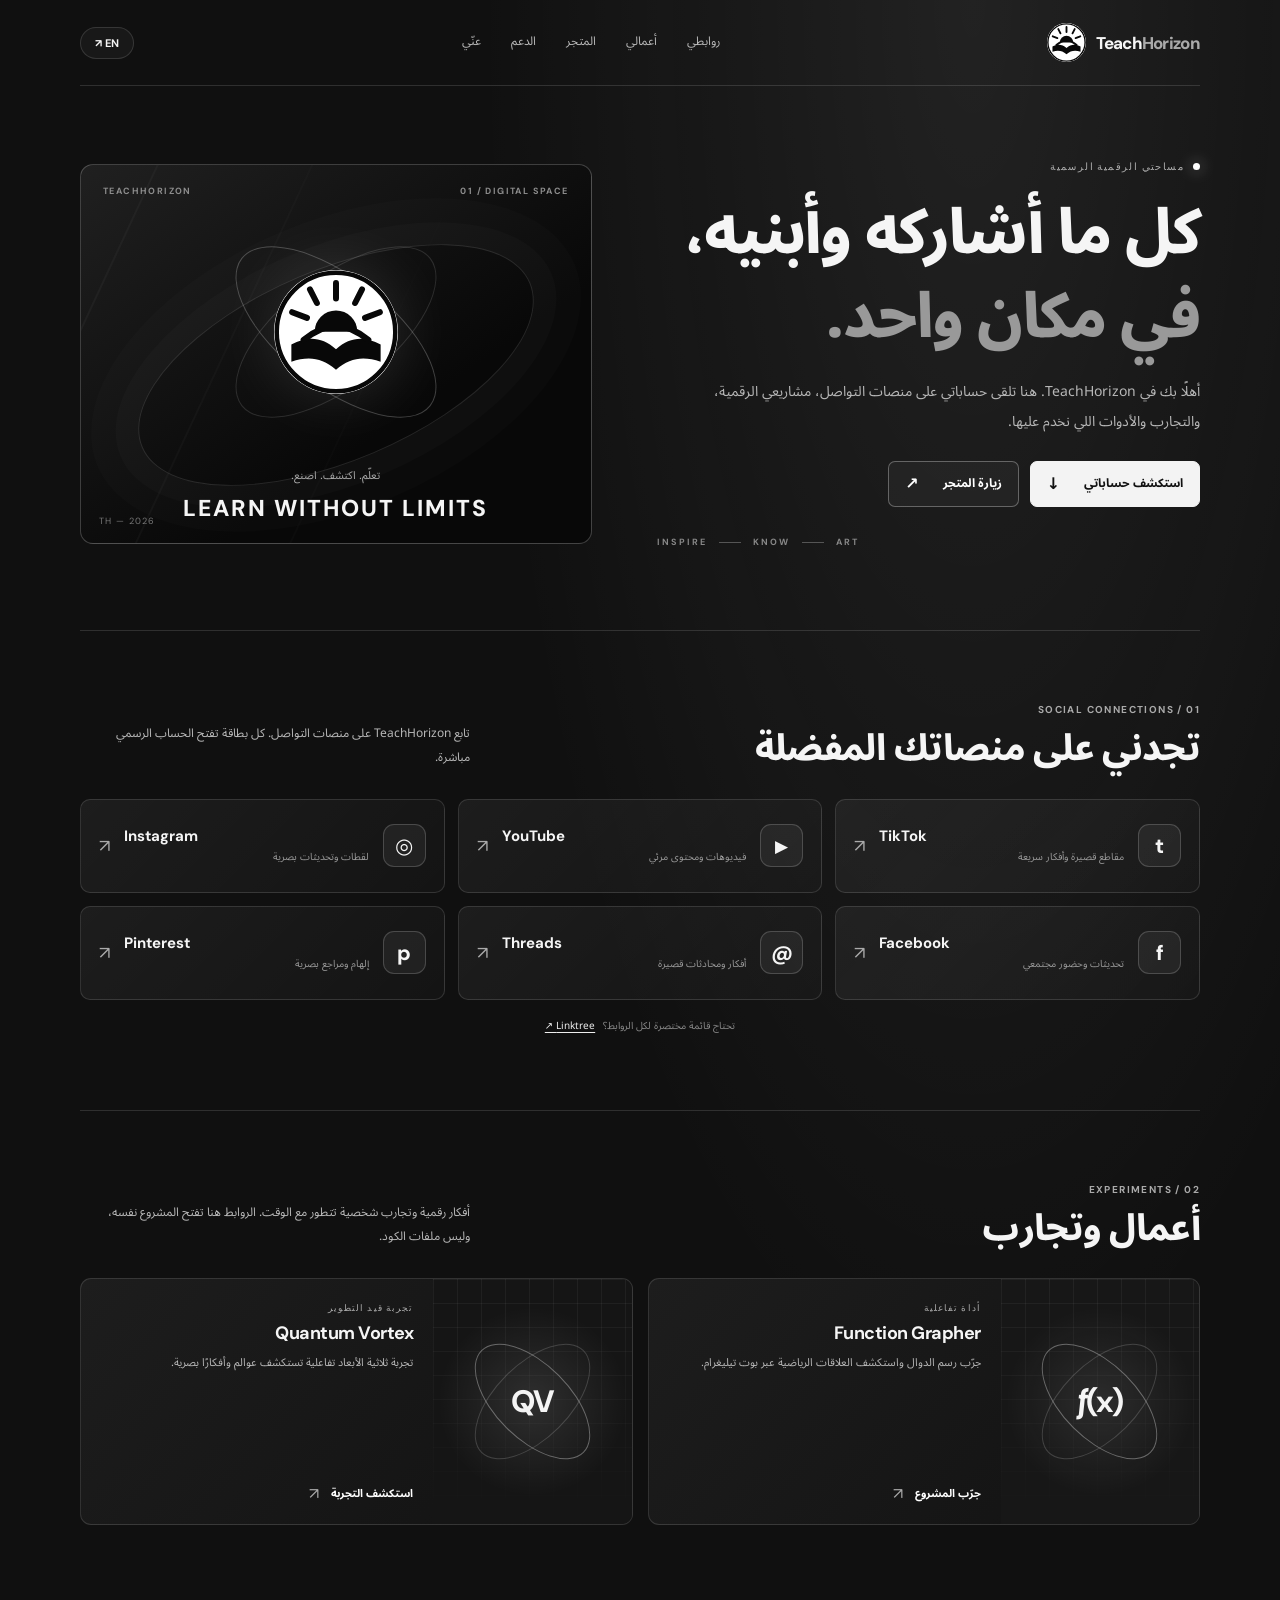
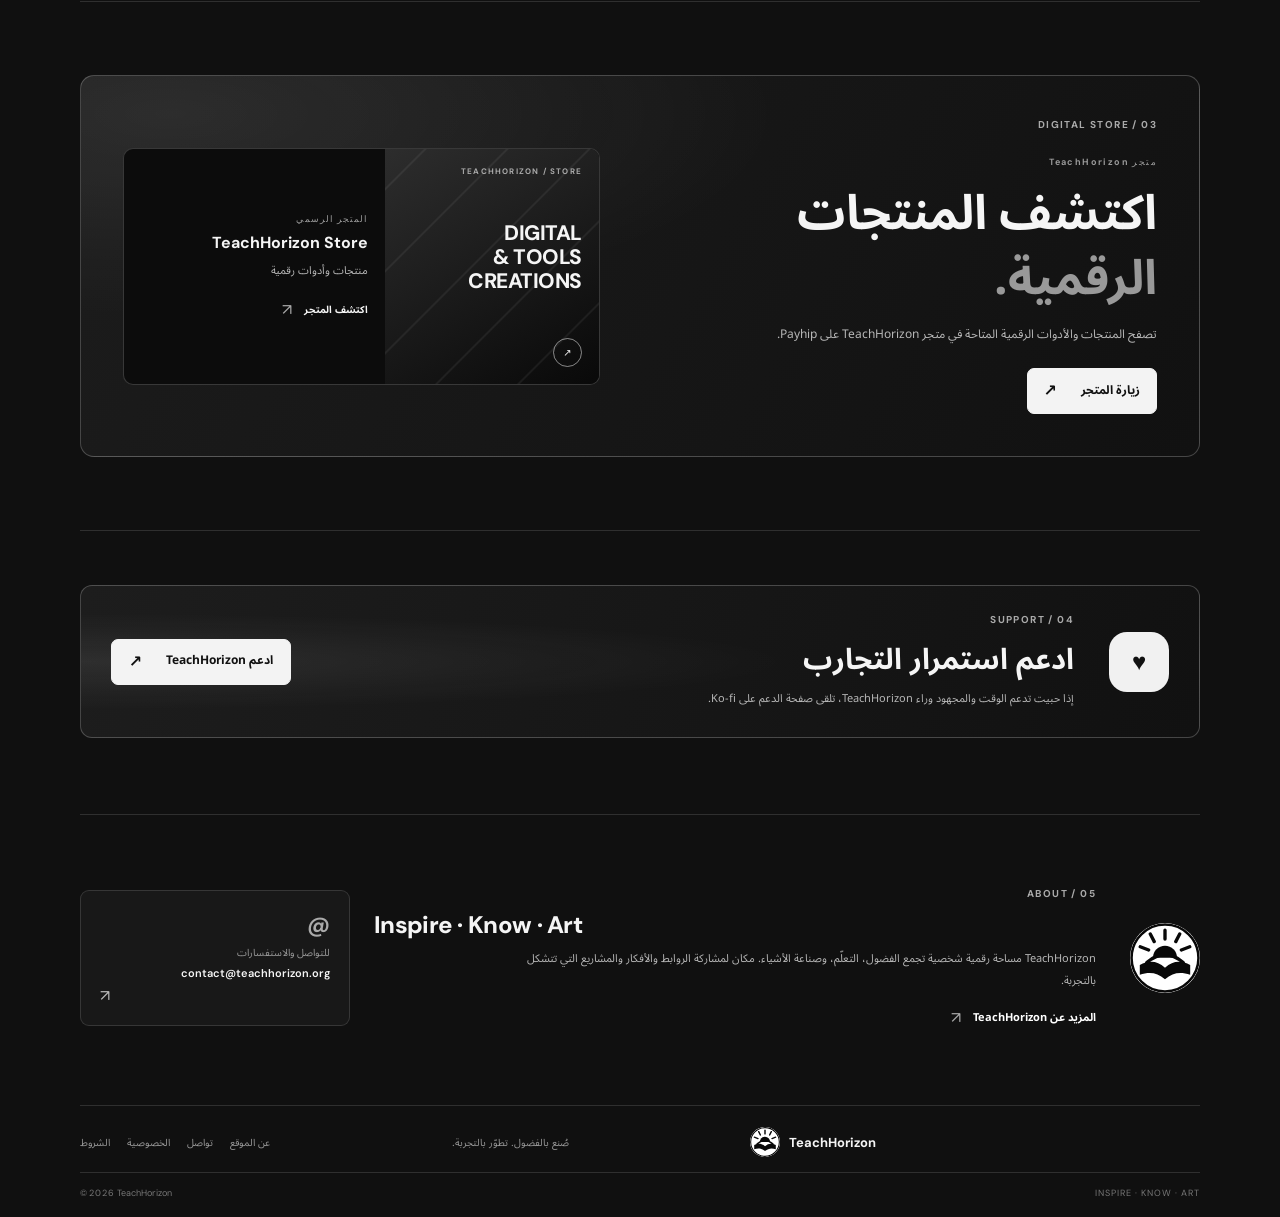
==== commit 180b41c9: "Bust cached site assets for release 20261030-4" ====
--- a/index.html
+++ b/index.html
@@ -54,7 +54,7 @@
           <div class="visual-center">
             <div class="visual-orbit orbit-one"></div>
             <div class="visual-orbit orbit-two"></div>
-            <img src="/brand-logo.svg?v=20261030-3" alt="TeachHorizon logo" width="132" height="132">
+            <img src="/brand-logo.svg?v=20261030-4" alt="TeachHorizon logo" width="132" height="132">
           </div>
           <div class="visual-caption">
             <span data-ar="تعلّم. اكتشف. اصنع." data-en="LEARN. EXPLORE. CREATE.">تعلّم. اكتشف. اصنع.</span>
@@ -162,7 +162,7 @@
     </section>
 
     <section class="section about-section" id="about">
-      <div class="about-mark"><img src="/brand-logo.svg?v=20261030-3" alt="" width="70" height="70"></div>
+      <div class="about-mark"><img src="/brand-logo.svg?v=20261030-4" alt="" width="70" height="70"></div>
       <div class="about-copy">
         <p class="section-eyebrow">05 / ABOUT</p>
         <h2 data-ar="Inspire · Know · Art" data-en="Inspire · Know · Art">Inspire · Know · Art</h2>
@@ -178,7 +178,7 @@
     </section>
 
     <footer class="site-footer">
-      <a class="footer-brand" href="#home"><img src="/brand-logo.svg?v=20261030-3" alt="" width="30" height="30"><strong>TeachHorizon</strong></a>
+      <a class="footer-brand" href="#home"><img src="/brand-logo.svg?v=20261030-4" alt="" width="30" height="30"><strong>TeachHorizon</strong></a>
       <p data-ar="صُنع بالفضول. تطوّر بالتجربة." data-en="Made with curiosity. Shaped by experimentation.">صُنع بالفضول. تطوّر بالتجربة.</p>
       <nav aria-label="Legal links">
         <a href="/about.html" data-ar="عن الموقع" data-en="About">عن الموقع</a>
--- a/styles.css
+++ b/styles.css
@@ -218,4 +218,45 @@
 }
 @media(prefers-reduced-motion:reduce){
  *,*::before,*::after{scroll-behavior:auto!important;animation-duration:.01ms!important;animation-iteration-count:1!important;transition-duration:.01ms!important}
-}+}
+
+/* Direct social profiles */
+.platform-grid{display:grid;grid-template-columns:repeat(3,minmax(0,1fr));gap:13px}
+.platform-card{min-width:0;min-height:94px;display:flex;align-items:center;gap:14px;padding:17px 18px;border:1px solid var(--line);border-radius:10px;background:linear-gradient(135deg,rgba(255,255,255,.055),rgba(255,255,255,.018));transition:transform .2s,border-color .2s,background .2s}
+.platform-card:hover{transform:translateY(-3px);border-color:rgba(255,255,255,.48);background:rgba(255,255,255,.085)}
+.platform-icon{flex:0 0 43px;width:43px;height:43px;display:grid;place-items:center;border:1px solid rgba(255,255,255,.18);border-radius:11px;background:rgba(255,255,255,.055);color:#f5f5f5;font:800 21px var(--font-en);direction:ltr}
+.platform-youtube .platform-icon{font-size:17px}
+.platform-copy{display:flex;flex:1;min-width:0;flex-direction:column;gap:3px}
+.platform-copy strong{font:700 15px var(--font-en);direction:ltr;text-align:start}
+.platform-copy small{color:#999;font-size:10px;line-height:1.6}
+.platform-arrow{font:18px var(--font-en);color:#aaa}
+.directory-note{margin:17px 0 0;text-align:center;color:#888;font-size:10px}
+.directory-note a{color:#eee;text-decoration:underline;text-underline-offset:3px;margin-inline-start:5px}
+.support-section{padding-top:54px}
+.support-panel{display:grid;grid-template-columns:72px 1fr auto;align-items:center;gap:23px;padding:27px 30px;border:1px solid rgba(255,255,255,.22);border-radius:12px;background:radial-gradient(ellipse at 0 50%,rgba(255,255,255,.08),transparent 45%),linear-gradient(110deg,#1d1d1d,#111)}
+.support-symbol{width:60px;height:60px;border-radius:18px;display:grid;place-items:center;background:#f1f1f1;color:#111;font:800 24px var(--font-en)}
+.support-copy h2{font-size:clamp(21px,3vw,29px);margin:0 0 4px}
+.support-copy>p:last-child{max-width:550px;color:var(--muted);font-size:11px;line-height:1.9;margin:0}
+.support-cta{min-width:180px}
+.is-unavailable{pointer-events:none;opacity:.55}
+@media(max-width:900px){
+ .platform-grid{grid-template-columns:repeat(2,minmax(0,1fr))}
+ .support-panel{grid-template-columns:60px 1fr;gap:17px}
+ .support-cta{grid-column:2;justify-self:start}
+}
+@media(max-width:600px){
+ .platform-grid{grid-template-columns:repeat(2,minmax(0,1fr));gap:9px}
+ .platform-card{min-height:88px;padding:12px 10px;gap:9px}
+ .platform-icon{flex-basis:35px;width:35px;height:35px;font-size:17px;border-radius:9px}
+ .platform-copy strong{font-size:13px}
+ .platform-copy small{font-size:9px}
+ .platform-arrow{font-size:15px}
+ .support-section{padding-top:42px}
+ .support-panel{grid-template-columns:1fr;padding:22px 19px;gap:13px}
+ .support-symbol{width:48px;height:48px;border-radius:14px;font-size:20px}
+ .support-cta{grid-column:1;justify-self:stretch;width:100%}
+}
+@media(max-width:370px){
+ .platform-grid{grid-template-columns:1fr}
+ .platform-card{min-height:76px}
+}
